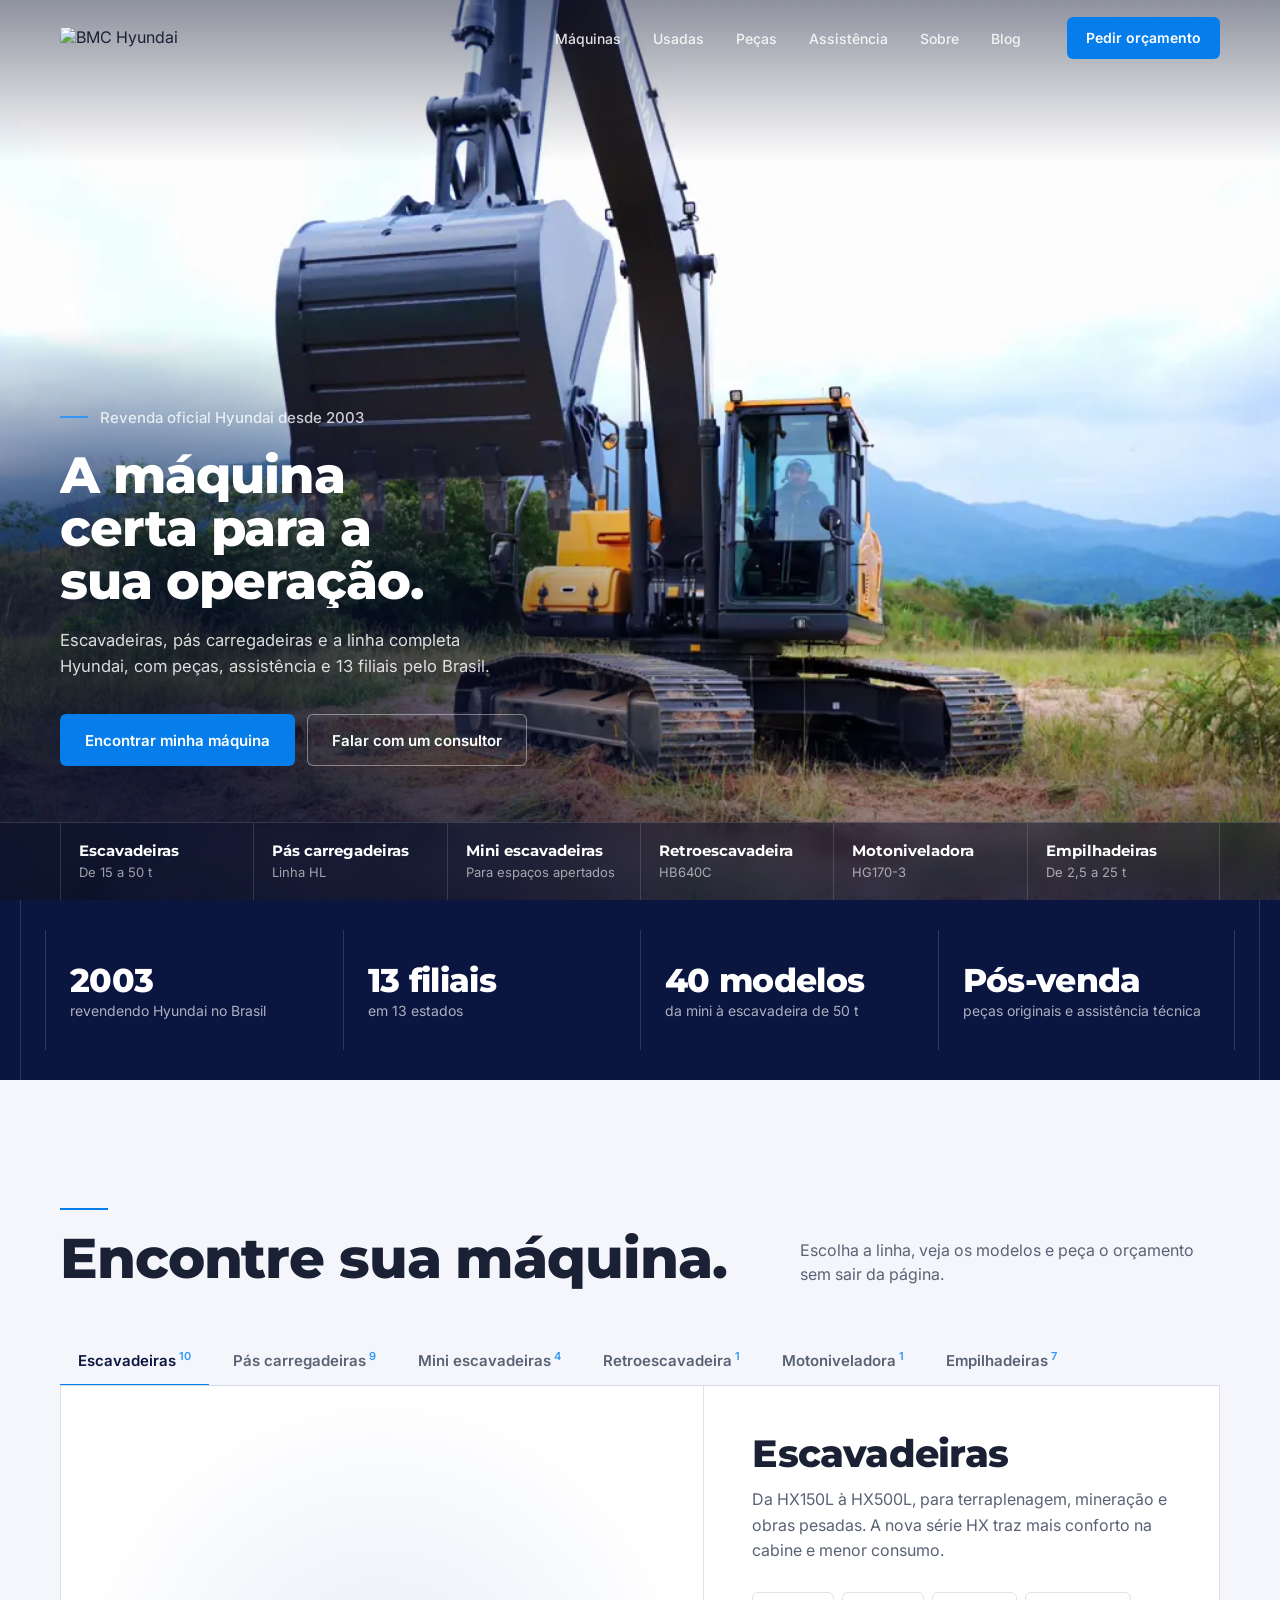
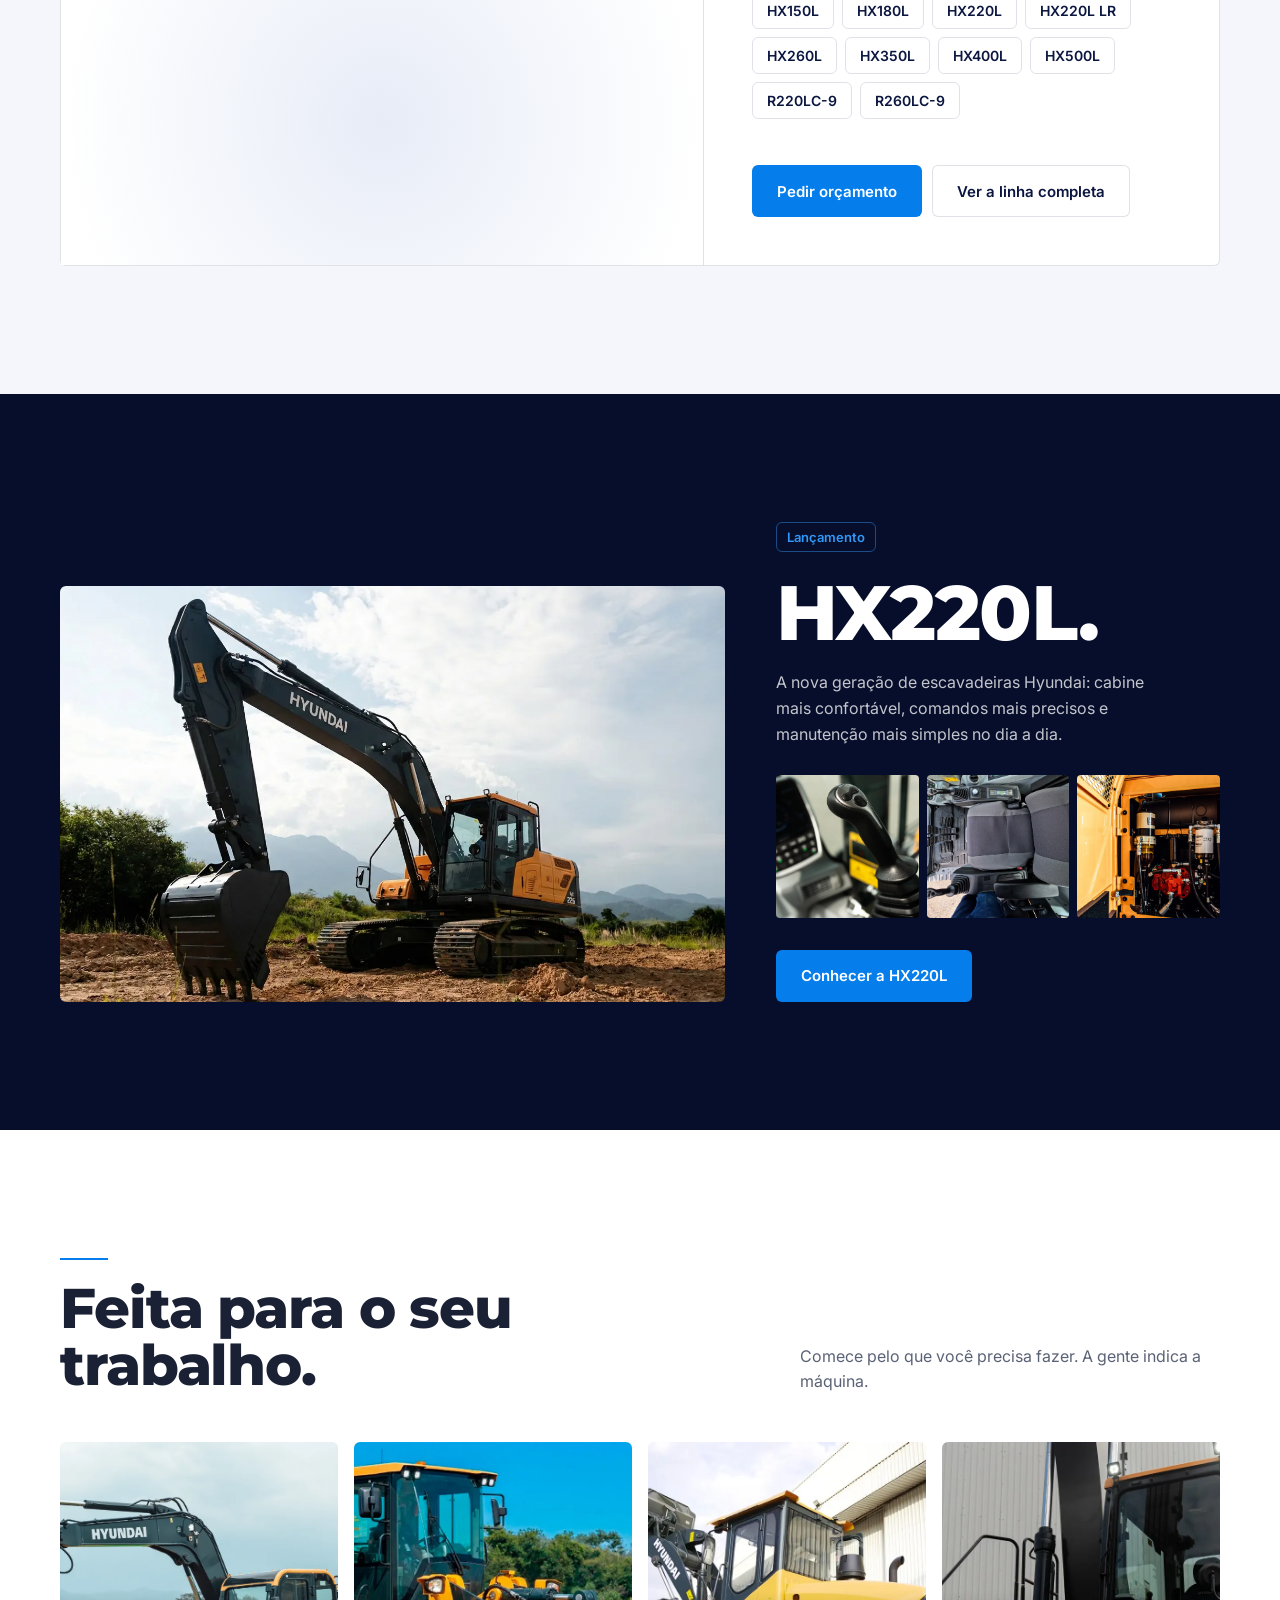
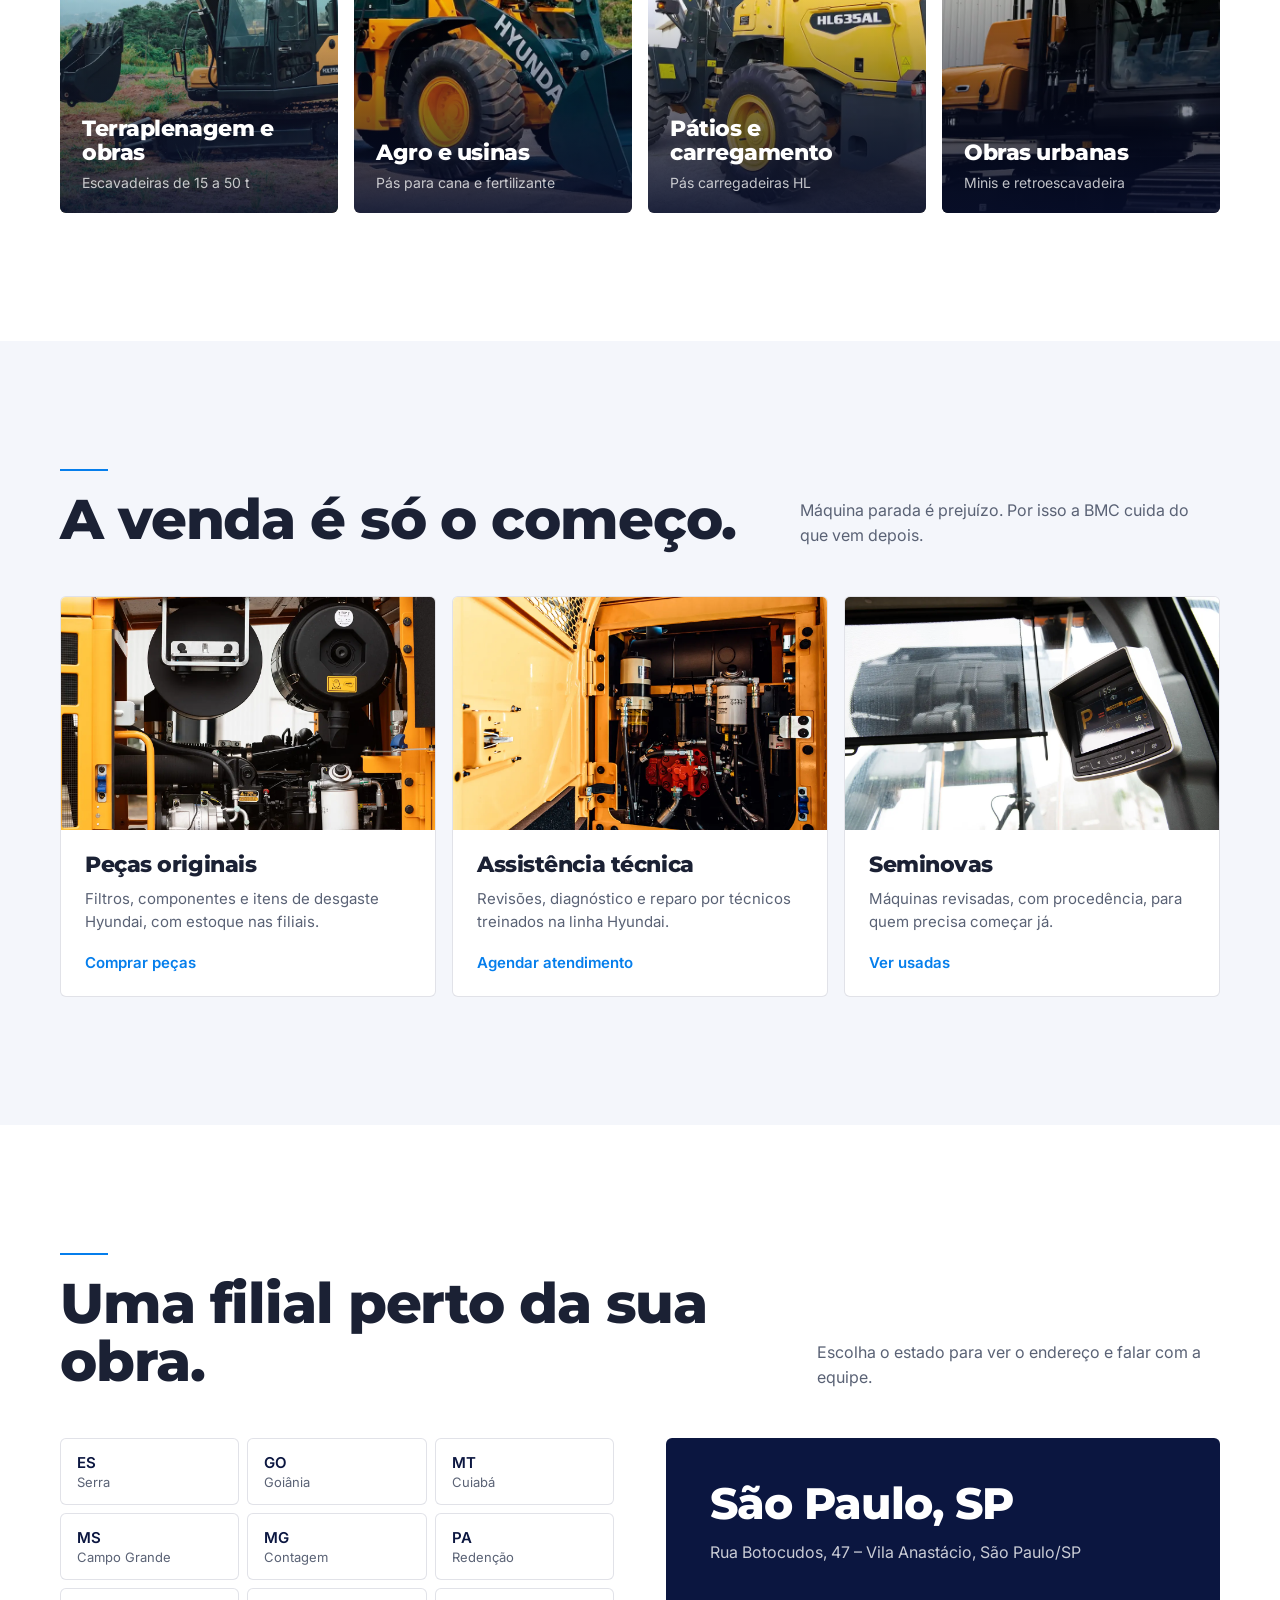
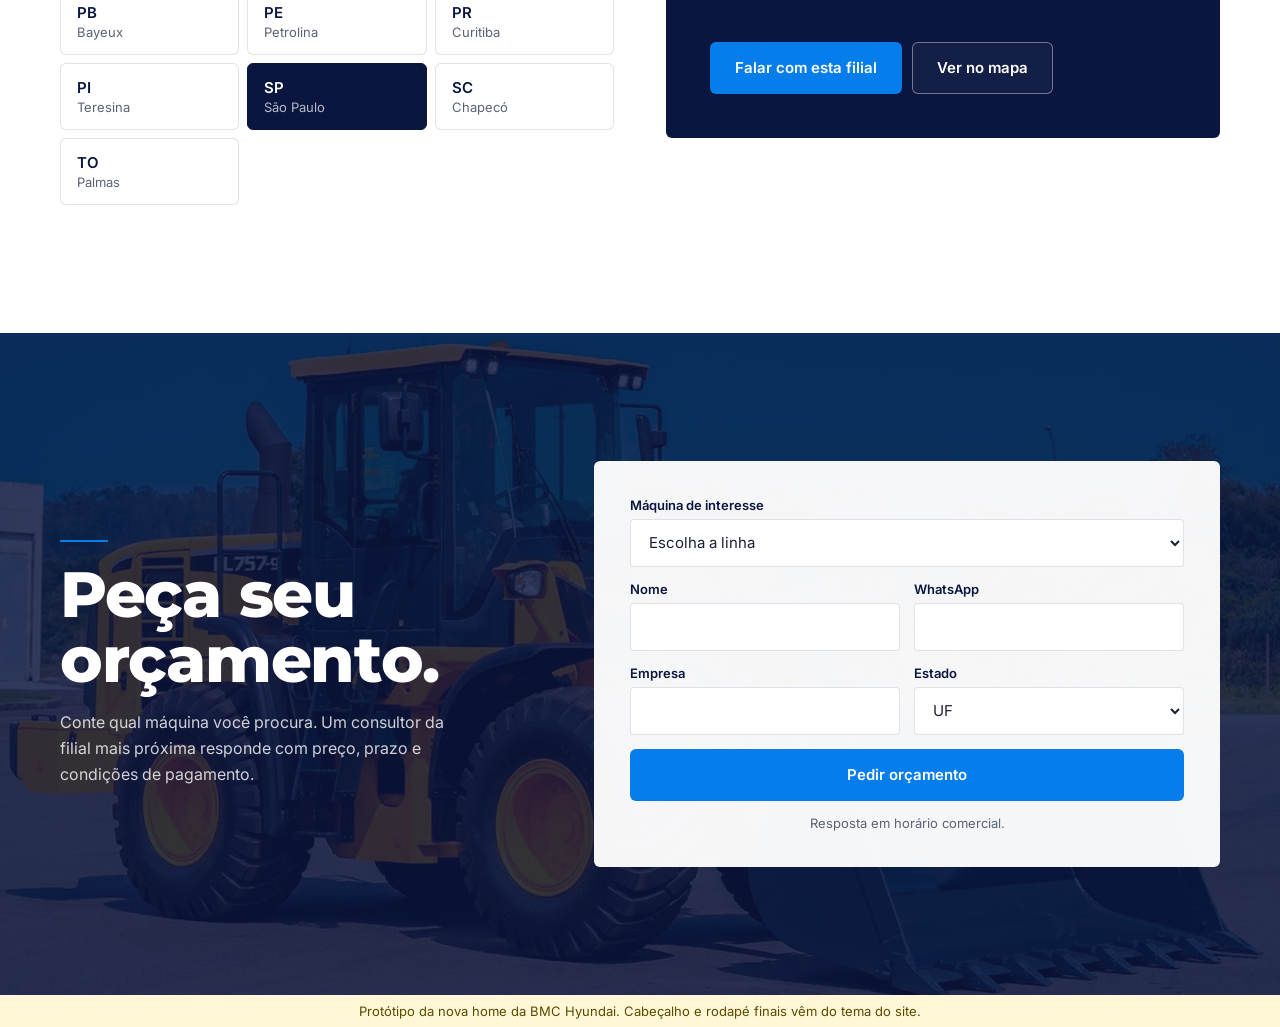
==== index.html @ d5d754a9 "Protótipo da nova home BMC Hyundai Co-Authored-By: Claude Opus 5.5 <noreply@anthropic.com>" ====
<!doctype html>
<html lang="pt-BR">
<head>
<meta charset="utf-8">
<meta name="viewport" content="width=device-width,initial-scale=1">
<meta name="robots" content="noindex,nofollow">
<title>BMC Hyundai — protótipo da home</title>
<link rel="preconnect" href="https://fonts.googleapis.com">
<link rel="preconnect" href="https://fonts.gstatic.com" crossorigin>
<link href="https://fonts.googleapis.com/css2?family=Inter:wght@400;500;600&family=Montserrat:wght@600;700;800&display=swap" rel="stylesheet">
<style>
.bh{
  --navy:#14298D;--deep:#0B1640;--deeper:#070E2B;--action:#057EEC;--accent:#3198F7;
  --paper:#F4F6FB;--ink:#1B2134;--muted:#5A6275;--line:rgba(11,22,64,.12);--line-d:rgba(255,255,255,.14);
  --r:6px;--max:1240px;--gut:clamp(16px,4vw,40px);
  font-family:Inter,system-ui,sans-serif;color:var(--ink);background:#fff;-webkit-font-smoothing:antialiased;
}
.bh *,.bh *::before,.bh *::after{box-sizing:border-box}
.bh img{display:block;max-width:100%}
.bh a{color:inherit;text-decoration:none}
.bh h1,.bh h2,.bh h3{font-family:Montserrat,sans-serif;font-weight:800;letter-spacing:-.02em;margin:0;line-height:1.02}
.bh p{margin:0}
.bh .wrap{max-width:var(--max);margin:0 auto;padding:0 var(--gut)}
.bh .btn{display:inline-flex;align-items:center;gap:10px;height:52px;padding:0 24px;border-radius:var(--r);font:600 15px/1 Inter,sans-serif;border:1px solid transparent;cursor:pointer;transition:background .2s,border-color .2s,color .2s}
.bh .btn-p{background:var(--action);color:#fff}
.bh .btn-p:hover{background:#0369C9}
.bh .btn-g{border-color:rgba(255,255,255,.4);color:#fff;background:rgba(255,255,255,.04)}
.bh .btn-g:hover{border-color:#fff;background:rgba(255,255,255,.1)}
.bh .btn-l{border-color:var(--line);color:var(--deep);background:#fff}
.bh .btn-l:hover{border-color:var(--deep)}
.bh :focus-visible{outline:2px solid var(--accent);outline-offset:3px}
.bh .sec-h{display:flex;justify-content:space-between;align-items:end;gap:24px;margin-bottom:clamp(28px,4vw,48px)}
.bh .sec-h h2{font-size:clamp(32px,4.6vw,56px)}
.bh .sec-h p{max-width:420px;color:var(--muted);font-size:16px;line-height:1.55}
.bh .rule{border-top:2px solid var(--action);width:48px;margin-bottom:20px}

/* header */
.bh .top{position:fixed;inset:0 0 auto 0;z-index:50;transition:background .3s,backdrop-filter .3s,border-color .3s;border-bottom:1px solid transparent}
.bh .top.solid{background:rgba(7,14,43,.78);backdrop-filter:blur(14px) saturate(140%);-webkit-backdrop-filter:blur(14px) saturate(140%);border-color:var(--line-d)}
.bh .top .wrap{display:flex;align-items:center;height:76px;gap:32px}
.bh .logo img{height:22px;width:auto}
.bh .nav{display:flex;gap:4px;margin-left:auto}
.bh .nav>a,.bh .nav>button{color:rgba(255,255,255,.86);font:500 14px Inter,sans-serif;padding:10px 14px;border-radius:var(--r);background:none;border:0;cursor:pointer}
.bh .nav>a:hover,.bh .nav>button:hover,.bh .nav>button[aria-expanded=true]{color:#fff;background:rgba(255,255,255,.08)}
.bh .top .btn{height:42px;padding:0 18px;font-size:14px}
.bh .burger{display:none;margin-left:auto;width:44px;height:44px;border:1px solid var(--line-d);border-radius:var(--r);background:none;color:#fff;cursor:pointer}
.bh .mega{position:absolute;left:0;right:0;top:76px;background:rgba(7,14,43,.94);backdrop-filter:blur(18px);-webkit-backdrop-filter:blur(18px);border-bottom:1px solid var(--line-d);opacity:0;visibility:hidden;transform:translateY(-8px);transition:opacity .2s,transform .2s,visibility .2s}
.bh .mega.open{opacity:1;visibility:visible;transform:none}
.bh .mega .wrap{display:grid;grid-template-columns:repeat(6,1fr);gap:24px;height:auto;padding-top:28px;padding-bottom:32px;align-items:start}
.bh .mega h4{font:700 14px Montserrat,sans-serif;color:#fff;margin:0 0 12px;padding-bottom:10px;border-bottom:1px solid var(--line-d)}
.bh .mega a{display:block;color:rgba(255,255,255,.7);font-size:14px;padding:5px 0}
.bh .mega a:hover{color:#fff}

/* hero */
.bh .hero{position:relative;min-height:100svh;display:flex;flex-direction:column;justify-content:flex-end;color:#fff;background:var(--deeper);overflow:hidden}
.bh .hero video,.bh .hero .poster{position:absolute;inset:0;width:100%;height:100%;object-fit:cover}
.bh .hero::after{content:"";position:absolute;inset:0;background:radial-gradient(ellipse 70% 65% at 10% 85%,rgba(7,14,43,.9) 0%,rgba(7,14,43,.55) 45%,rgba(7,14,43,0) 75%),linear-gradient(180deg,rgba(7,14,43,.45) 0%,rgba(7,14,43,0) 18%,rgba(7,14,43,0) 75%,rgba(7,14,43,.6) 100%)}
.bh .hero-in{position:relative;z-index:2;width:100%;padding-top:140px;padding-bottom:clamp(28px,5vw,56px)}
.bh .hero-k{font:500 15px Inter,sans-serif;color:rgba(255,255,255,.78);margin-bottom:22px;display:flex;align-items:center;gap:12px}
.bh .hero-k::before{content:"";width:28px;border-top:2px solid var(--accent)}
.bh .hero h1{font-size:clamp(36px,4vw,66px);line-height:1;max-width:12ch}
.bh .hero h1 .ln{display:block;overflow:hidden;padding-bottom:.04em}
.bh .hero h1 .ln span{display:block;transform:translateY(105%);animation:bhUp .9s cubic-bezier(.2,.8,.2,1) 1s forwards}
.bh .hero h1 .ln:nth-child(2) span{animation-delay:1.12s}
.bh .hero h1 .ln:nth-child(3) span{animation-delay:1.24s}
.bh .hero-k,.bh .hero-sub,.bh .hero-cta{opacity:0;animation:bhIn .6s ease 1.5s forwards}
@keyframes bhIn{to{opacity:1}}
@keyframes bhUp{to{transform:none}}
.bh .hero-sub{max-width:460px;margin-top:20px;font-size:clamp(15px,1.3vw,18px);line-height:1.55;color:rgba(255,255,255,.84)}
.bh .hero-cta{display:flex;flex-wrap:wrap;gap:12px;margin-top:34px}
.bh .quick{position:relative;z-index:2;border-top:1px solid var(--line-d);background:rgba(7,14,43,.5);backdrop-filter:blur(10px);-webkit-backdrop-filter:blur(10px)}
.bh .quick .wrap{display:grid;grid-template-columns:repeat(6,1fr)}
.bh .quick a{display:flex;flex-direction:column;gap:4px;padding:18px 18px 20px;border-left:1px solid var(--line-d);transition:background .2s}
.bh .quick a:last-child{border-right:1px solid var(--line-d)}
.bh .quick a:hover{background:rgba(255,255,255,.07)}
.bh .quick b{font:700 15px Montserrat,sans-serif}
.bh .quick small{color:rgba(255,255,255,.6);font-size:13px}

/* prova */
.bh .proof{background:var(--deep);color:#fff}
.bh .proof .wrap{display:grid;grid-template-columns:repeat(4,1fr)}
.bh .proof div{padding:30px 24px;border-left:1px solid var(--line-d)}
.bh .proof div:last-child{border-right:1px solid var(--line-d)}
.bh .proof b{display:block;white-space:nowrap;font:800 clamp(22px,2.6vw,34px) Montserrat,sans-serif;letter-spacing:-.02em}
.bh .proof span{color:rgba(255,255,255,.66);font-size:14px}

/* buscador */
.bh .finder{padding:clamp(72px,10vw,128px) 0;background:var(--paper)}
.bh .tabs{display:flex;gap:6px;overflow-x:auto;scrollbar-width:none;border-bottom:1px solid var(--line);margin-bottom:0}
.bh .tabs::-webkit-scrollbar{display:none}
.bh .tab{flex:none;background:none;border:0;border-bottom:2px solid transparent;margin-bottom:-1px;padding:14px 18px;font:600 15px Inter,sans-serif;color:var(--muted);cursor:pointer;white-space:nowrap}
.bh .tab:hover{color:var(--deep)}
.bh .tab[aria-selected=true]{color:var(--deep);border-color:var(--action)}
.bh .tab sup{font-size:11px;color:var(--accent);margin-left:3px}
.bh .panel{display:grid;grid-template-columns:1.25fr 1fr;background:#fff;border:1px solid var(--line);border-top:0;border-radius:0 0 var(--r) var(--r);min-height:480px}
.bh .stage{position:relative;display:flex;align-items:center;justify-content:center;padding:40px;border-right:1px solid var(--line);overflow:hidden;background:radial-gradient(ellipse at 50% 70%,#E7ECF7 0%,#fff 70%)}
.bh .stage img{max-height:380px;width:auto;transition:opacity .35s,transform .5s cubic-bezier(.2,.8,.2,1)}
.bh .stage img.out{opacity:0;transform:translateX(-24px)}
.bh .stage .ghost{position:absolute;left:28px;bottom:18px;font:800 clamp(56px,8vw,112px) Montserrat,sans-serif;color:rgba(11,22,64,.05);letter-spacing:-.04em;pointer-events:none;line-height:1}
.bh .info{padding:clamp(28px,4vw,48px);display:flex;flex-direction:column}
.bh .info h3{font-size:clamp(28px,3vw,40px)}
.bh .info p{color:var(--muted);line-height:1.6;margin-top:14px;max-width:44ch}
.bh .models{display:flex;flex-wrap:wrap;gap:8px;margin-top:28px}
.bh .models a{padding:9px 14px;border:1px solid var(--line);border-radius:var(--r);font:600 14px Inter,sans-serif;color:var(--deep);transition:border-color .2s,background .2s}
.bh .models a:hover{border-color:var(--action);background:#F0F6FE}
.bh .info .acts{margin-top:auto;padding-top:32px;display:flex;flex-wrap:wrap;gap:10px}

/* lançamento */
.bh .launch{background:var(--deeper);color:#fff;padding:clamp(72px,10vw,128px) 0}
.bh .launch-g{display:grid;grid-template-columns:1.5fr 1fr;gap:clamp(24px,4vw,56px);align-items:end}
.bh .launch-img{position:relative;border-radius:var(--r);overflow:hidden;aspect-ratio:16/10}
.bh .launch-img img{width:100%;height:100%;object-fit:cover}
.bh .launch .tag{display:inline-block;font:600 13px Inter,sans-serif;color:var(--accent);border:1px solid rgba(49,152,247,.45);border-radius:var(--r);padding:6px 10px;margin-bottom:22px}
.bh .launch h2{font-size:clamp(44px,6vw,84px)}
.bh .launch p{color:rgba(255,255,255,.76);line-height:1.6;margin-top:18px;max-width:40ch}
.bh .launch .thumbs{display:grid;grid-template-columns:repeat(3,1fr);gap:8px;margin-top:28px}
.bh .launch .thumbs img{aspect-ratio:1;object-fit:cover;border-radius:4px}
.bh .launch .btn{margin-top:32px}

/* aplicações */
.bh .apps{padding:clamp(72px,10vw,128px) 0}
.bh .rail{display:grid;grid-template-columns:repeat(4,1fr);gap:16px}
.bh .app{position:relative;border-radius:var(--r);overflow:hidden;aspect-ratio:3/4;color:#fff;display:flex;flex-direction:column;justify-content:flex-end;padding:22px}
.bh .app img{position:absolute;inset:0;width:100%;height:100%;object-fit:cover;transition:transform .6s cubic-bezier(.2,.8,.2,1)}
.bh .app::after{content:"";position:absolute;inset:0;background:linear-gradient(180deg,rgba(7,14,43,0) 40%,rgba(7,14,43,.88) 100%)}
.bh .app>*:not(img){position:relative;z-index:1}
.bh .app h3{font-size:22px;line-height:1.1}
.bh .app span{font-size:14px;color:rgba(255,255,255,.75);margin-top:8px}
.bh .app:hover img{transform:scale(1.04)}

/* pós-venda */
.bh .after{background:var(--paper);padding:clamp(72px,10vw,128px) 0}
.bh .after-g{display:grid;grid-template-columns:repeat(3,1fr);gap:16px}
.bh .card{background:#fff;border:1px solid var(--line);border-radius:var(--r);overflow:hidden;display:flex;flex-direction:column}
.bh .card img{aspect-ratio:16/10;object-fit:cover;width:100%}
.bh .card div{padding:24px;display:flex;flex-direction:column;gap:10px;flex:1}
.bh .card h3{font-size:22px}
.bh .card p{color:var(--muted);line-height:1.55;font-size:15px}
.bh .card a.lnk{margin-top:auto;padding-top:10px;color:var(--action);font-weight:600;font-size:15px}
.bh .card a.lnk:hover{text-decoration:underline}

/* filiais */
.bh .branches{padding:clamp(72px,10vw,128px) 0}
.bh .br-g{display:grid;grid-template-columns:1fr 1fr;gap:clamp(24px,4vw,56px);align-items:start}
.bh .states{display:grid;grid-template-columns:repeat(auto-fill,minmax(150px,1fr));gap:8px}
.bh .state{text-align:left;background:#fff;border:1px solid var(--line);border-radius:var(--r);padding:14px 16px;font:600 15px Inter,sans-serif;color:var(--deep);cursor:pointer;transition:border-color .2s,background .2s,color .2s}
.bh .state small{display:block;font-weight:400;color:var(--muted);font-size:13px;margin-top:2px}
.bh .state:hover{border-color:var(--deep)}
.bh .state[aria-pressed=true]{background:var(--deep);border-color:var(--deep);color:#fff}
.bh .state[aria-pressed=true] small{color:rgba(255,255,255,.7)}
.bh .br-card{position:sticky;top:100px;background:var(--deep);color:#fff;border-radius:var(--r);padding:clamp(28px,4vw,44px);min-height:300px;display:flex;flex-direction:column}
.bh .br-card h3{font-size:clamp(30px,3.4vw,44px)}
.bh .br-card p{color:rgba(255,255,255,.78);line-height:1.6;margin-top:14px}
.bh .br-card .acts{margin-top:auto;padding-top:28px;display:flex;flex-wrap:wrap;gap:10px}

/* orçamento */
.bh .quote{background:var(--deep);color:#fff;padding:clamp(72px,10vw,128px) 0;position:relative;overflow:hidden}
.bh .quote::before{content:"";position:absolute;inset:0;background:url(assets/hl757-1.webp) center/cover;opacity:.16}
.bh .q-g{position:relative;display:grid;grid-template-columns:1fr 1fr;gap:clamp(24px,5vw,72px);align-items:center}
.bh .quote h2{font-size:clamp(36px,5vw,64px)}
.bh .quote .lead{color:rgba(255,255,255,.8);margin-top:18px;line-height:1.6;max-width:40ch}
.bh .form{background:rgba(255,255,255,.96);color:var(--ink);border-radius:var(--r);padding:clamp(24px,3vw,36px);display:grid;grid-template-columns:1fr 1fr;gap:14px}
.bh .form label{display:flex;flex-direction:column;gap:6px;font:600 13px Inter,sans-serif;color:var(--deep)}
.bh .form .full{grid-column:1/-1}
.bh .form input,.bh .form select{height:48px;border:1px solid var(--line);border-radius:4px;padding:0 14px;font:400 15px Inter,sans-serif;color:var(--ink);background:#fff}
.bh .form input:focus,.bh .form select:focus{outline:2px solid var(--action);outline-offset:0;border-color:transparent}
.bh .form .btn{width:100%;justify-content:center}
.bh .form .note{grid-column:1/-1;font-size:13px;color:var(--muted);text-align:center}
.bh .form .ok{grid-column:1/-1;display:none;background:#EAF4FE;border:1px solid #BFDDFB;border-radius:4px;padding:14px;color:var(--deep);font-size:14px}

.bh .proto{background:#FFF7D6;color:#5C4A00;font-size:13px;text-align:center;padding:8px 16px}

@media (max-width:1000px){
  .bh .nav,.bh .top .btn{display:none}
  .bh .burger{display:inline-flex;align-items:center;justify-content:center}
  .bh .top.menu-open{background:var(--deeper)}
  .bh .mobile{display:none;position:fixed;inset:76px 0 0 0;background:var(--deeper);overflow:auto;padding:20px var(--gut) 40px;z-index:49}
  .bh .mobile.open{display:block}
  .bh .mobile a{display:block;color:#fff;font:700 22px Montserrat,sans-serif;padding:14px 0;border-bottom:1px solid var(--line-d)}
  .bh .mobile .btn{margin-top:24px;width:100%;justify-content:center;font-size:16px}
  .bh .hero::after{background:linear-gradient(180deg,rgba(7,14,43,.4) 0%,rgba(7,14,43,0) 14%,rgba(7,14,43,.15) 24%,rgba(7,14,43,.82) 42%,rgba(7,14,43,.95) 100%)}
  .bh .quick .wrap{grid-template-columns:repeat(3,1fr);padding:0}
  .bh .quick a{border-top:1px solid var(--line-d);padding:14px 16px}
  .bh .quick a:last-child{border-right:0}
  .bh .proof .wrap{grid-template-columns:repeat(2,1fr);padding:0}
  .bh .proof div{border-top:1px solid var(--line-d);padding:22px var(--gut)}
  .bh .panel{grid-template-columns:1fr}
  .bh .stage{border-right:0;border-bottom:1px solid var(--line);min-height:260px;padding:24px}
  .bh .stage img{max-height:220px}
  .bh .launch-g,.bh .br-g,.bh .q-g{grid-template-columns:1fr}
  .bh .rail{display:flex;overflow-x:auto;scroll-snap-type:x mandatory;margin:0 calc(var(--gut)*-1);padding:0 var(--gut);scrollbar-width:none}
  .bh .rail::-webkit-scrollbar{display:none}
  .bh .app{flex:0 0 72%;scroll-snap-align:start}
  .bh .after-g{grid-template-columns:1fr}
  .bh .sec-h{flex-direction:column;align-items:start}
  .bh .br-card{position:static}
}
@media (min-width:1001px){.bh .mobile{display:none!important}}
@media (max-width:560px){
  .bh .quick .wrap{grid-template-columns:repeat(2,1fr)}
  .bh .form{grid-template-columns:1fr}
  .bh .hero-cta .btn{width:100%;justify-content:center}
}
@media (prefers-reduced-motion:reduce){
  .bh *{animation:none!important;transition:none!important}
  .bh .hero h1 .ln span{transform:none}
  .bh .hero-k,.bh .hero-sub,.bh .hero-cta{opacity:1}
}
</style>
</head>
<body style="margin:0;background:#fff">
<div class="bh">

<header class="top" id="bhTop">
  <div class="wrap">
    <a class="logo" href="https://bmchyundai.com.br/" aria-label="BMC Hyundai, início"><img src="https://bmchyundai.com.br/wp-content/uploads/2025/08/bmc-hyundai-novo-branco-300x43.png" alt="BMC Hyundai" width="154" height="22"></a>
    <nav class="nav" aria-label="Principal">
      <button type="button" id="bhMegaBtn" aria-expanded="false" aria-controls="bhMega">Máquinas</button>
      <a href="https://pesadosonline.plataformabmc.com.br/">Usadas</a>
      <a href="https://bmchyundai.com.br/pecas-hyundai/">Peças</a>
      <a href="https://sabservicos.com.br">Assistência</a>
      <a href="https://bmchyundai.com.br/nossa-historia/">Sobre</a>
      <a href="https://bmchyundai.com.br/blog/">Blog</a>
    </nav>
    <a class="btn btn-p" href="#orcamento">Pedir orçamento</a>
    <button class="burger" id="bhBurger" aria-label="Abrir menu" aria-expanded="false"><svg width="20" height="20" viewBox="0 0 20 20" fill="none" stroke="currentColor" stroke-width="1.8"><path d="M2 6h16M2 14h16"/></svg></button>
  </div>
  <div class="mega" id="bhMega"><div class="wrap" id="bhMegaGrid"></div></div>
</header>
<nav class="mobile" id="bhMobile" aria-label="Menu">
  <a href="#maquinas">Máquinas</a>
  <a href="https://pesadosonline.plataformabmc.com.br/">Usadas</a>
  <a href="https://bmchyundai.com.br/pecas-hyundai/">Peças</a>
  <a href="https://sabservicos.com.br">Assistência</a>
  <a href="https://bmchyundai.com.br/nossa-historia/">Sobre</a>
  <a href="#filiais">Filiais</a>
  <a class="btn btn-p" href="#orcamento">Pedir orçamento</a>
</nav>

<section class="hero">
  <img class="poster" src="assets/hero-poster.webp" alt="">
  <video id="bhVideo" autoplay muted loop playsinline preload="metadata" poster="assets/hero-poster.webp" aria-hidden="true">
    <source src="assets/hero-hx220.mp4" type="video/mp4">
  </video>
  <div class="wrap hero-in">
    <p class="hero-k">Revenda oficial Hyundai desde 2003</p>
    <h1><span class="ln"><span>A máquina</span></span><span class="ln"><span>certa para a</span></span><span class="ln"><span>sua operação.</span></span></h1>
    <p class="hero-sub">Escavadeiras, pás carregadeiras e a linha completa Hyundai, com peças, assistência e 13 filiais pelo Brasil.</p>
    <div class="hero-cta">
      <a class="btn btn-p" href="#maquinas">Encontrar minha máquina</a>
      <a class="btn btn-g" href="https://wa.me/5511973718835?text=Vim%20do%20site%20e%20gostaria%20de%20falar%20com%20um%20consultor" target="_blank" rel="noopener">Falar com um consultor</a>
    </div>
  </div>
  <nav class="quick" aria-label="Linhas de máquinas"><div class="wrap" id="bhQuick"></div></nav>
</section>

<section class="proof" aria-label="A BMC em números">
  <div class="wrap">
    <div><b>2003</b><span>revendendo Hyundai no Brasil</span></div>
    <div><b>13 filiais</b><span>em 13 estados</span></div>
    <div><b>40 modelos</b><span>da mini à escavadeira de 50 t</span></div>
    <div><b>Pós-venda</b><span>peças originais e assistência técnica</span></div>
  </div>
</section>

<section class="finder" id="maquinas">
  <div class="wrap">
    <div class="sec-h">
      <div><div class="rule"></div><h2>Encontre sua máquina.</h2></div>
      <p>Escolha a linha, veja os modelos e peça o orçamento sem sair da página.</p>
    </div>
    <div class="tabs" role="tablist" id="bhTabs"></div>
    <div class="panel" role="tabpanel" id="bhPanel" aria-live="polite">
      <div class="stage"><img id="bhImg" src="" alt=""></div>
      <div class="info">
        <h3 id="bhTitle"></h3>
        <p id="bhDesc"></p>
        <div class="models" id="bhModels"></div>
        <div class="acts">
          <a class="btn btn-p" id="bhQuote" href="#orcamento">Pedir orçamento</a>
          <a class="btn btn-l" id="bhAll" href="#">Ver a linha completa</a>
        </div>
      </div>
    </div>
  </div>
</section>

<section class="launch">
  <div class="wrap launch-g">
    <div class="launch-img"><img src="assets/hx220-1.webp" alt="Escavadeira Hyundai HX220L em campo aberto" loading="lazy"></div>
    <div>
      <span class="tag">Lançamento</span>
      <h2>HX220L.</h2>
      <p>A nova geração de escavadeiras Hyundai: cabine mais confortável, comandos mais precisos e manutenção mais simples no dia a dia.</p>
      <div class="thumbs">
        <img src="assets/hx220-4.webp" alt="Joystick e monitor da cabine" loading="lazy">
        <img src="assets/hx220-7.webp" alt="Assento do operador" loading="lazy">
        <img src="assets/hx220-2.webp" alt="Compartimento de manutenção" loading="lazy">
      </div>
      <a class="btn btn-p" href="https://bmchyundai.com.br/maquina/hx220l/">Conhecer a HX220L</a>
    </div>
  </div>
</section>

<section class="apps">
  <div class="wrap">
    <div class="sec-h">
      <div><div class="rule"></div><h2>Feita para o seu trabalho.</h2></div>
      <p>Comece pelo que você precisa fazer. A gente indica a máquina.</p>
    </div>
    <div class="rail">
      <a class="app" href="https://bmchyundai.com.br/escavadeiras-hyundai/"><img src="assets/hx75-1.webp" alt="" loading="lazy"><h3>Terraplenagem e obras</h3><span>Escavadeiras de 15 a 50 t</span></a>
      <a class="app" href="https://bmchyundai.com.br/maquina/hl757-9sbs-sugarcane/"><img src="assets/hl757-1.webp" alt="" loading="lazy"><h3>Agro e usinas</h3><span>Pás para cana e fertilizante</span></a>
      <a class="app" href="https://bmchyundai.com.br/pas-carregadeiras/"><img src="assets/hl635-4.webp" alt="" loading="lazy"><h3>Pátios e carregamento</h3><span>Pás carregadeiras HL</span></a>
      <a class="app" href="https://bmchyundai.com.br/mini-escavadeiras/"><img src="assets/hx220-8.webp" alt="" loading="lazy"><h3>Obras urbanas</h3><span>Minis e retroescavadeira</span></a>
    </div>
  </div>
</section>

<section class="after">
  <div class="wrap">
    <div class="sec-h">
      <div><div class="rule"></div><h2>A venda é só o começo.</h2></div>
      <p>Máquina parada é prejuízo. Por isso a BMC cuida do que vem depois.</p>
    </div>
    <div class="after-g">
      <article class="card"><img src="assets/hl745-3.webp" alt="Motor de pá carregadeira Hyundai" loading="lazy"><div><h3>Peças originais</h3><p>Filtros, componentes e itens de desgaste Hyundai, com estoque nas filiais.</p><a class="lnk" href="https://bmchyundai.com.br/pecas-hyundai/">Comprar peças</a></div></article>
      <article class="card"><img src="assets/hx220-2.webp" alt="Compartimento de manutenção da HX220L" loading="lazy"><div><h3>Assistência técnica</h3><p>Revisões, diagnóstico e reparo por técnicos treinados na linha Hyundai.</p><a class="lnk" href="https://sabservicos.com.br">Agendar atendimento</a></div></article>
      <article class="card"><img src="assets/hl757-3.webp" alt="Monitor da cabine de pá carregadeira" loading="lazy"><div><h3>Seminovas</h3><p>Máquinas revisadas, com procedência, para quem precisa começar já.</p><a class="lnk" href="https://pesadosonline.plataformabmc.com.br/">Ver usadas</a></div></article>
    </div>
  </div>
</section>

<section class="branches" id="filiais">
  <div class="wrap">
    <div class="sec-h">
      <div><div class="rule"></div><h2>Uma filial perto da sua obra.</h2></div>
      <p>Escolha o estado para ver o endereço e falar com a equipe.</p>
    </div>
    <div class="br-g">
      <div class="states" id="bhStates"></div>
      <div class="br-card" aria-live="polite">
        <h3 id="bhBrCity"></h3>
        <p id="bhBrAddr"></p>
        <div class="acts">
          <a class="btn btn-p" id="bhBrWa" target="_blank" rel="noopener" href="#">Falar com esta filial</a>
          <a class="btn btn-g" id="bhBrMap" target="_blank" rel="noopener" href="#">Ver no mapa</a>
        </div>
      </div>
    </div>
  </div>
</section>

<section class="quote" id="orcamento">
  <div class="wrap q-g">
    <div>
      <div class="rule"></div>
      <h2>Peça seu orçamento.</h2>
      <p class="lead">Conte qual máquina você procura. Um consultor da filial mais próxima responde com preço, prazo e condições de pagamento.</p>
    </div>
    <form class="form" id="bhForm" novalidate>
      <label class="full">Máquina de interesse<select name="maquina" id="bhSel"></select></label>
      <label>Nome<input name="nome" autocomplete="name" required></label>
      <label>WhatsApp<input name="tel" type="tel" autocomplete="tel" inputmode="tel" required></label>
      <label>Empresa<input name="empresa" autocomplete="organization"></label>
      <label>Estado<select name="uf" id="bhUf"></select></label>
      <button class="btn btn-p full" type="submit">Pedir orçamento</button>
      <p class="ok" id="bhOk">Protótipo: no site, este formulário será o do HubSpot, ligado ao funil de máquinas.</p>
      <p class="note">Resposta em horário comercial.</p>
    </form>
  </div>
</section>

<p class="proto">Protótipo da nova home da BMC Hyundai. Cabeçalho e rodapé finais vêm do tema do site.</p>
</div>

<script>
(function(){
  var U='https://bmchyundai.com.br/', M=U+'maquina/', W='https://wa.me/5511973718835?text=';
  var CATS=[
    {id:'esc',name:'Escavadeiras',short:'De 15 a 50 t',img:U+'wp-content/uploads/2025/07/escavadeiras-hyundai.webp',all:U+'escavadeiras-hyundai/',
     desc:'Da HX150L à HX500L, para terraplenagem, mineração e obras pesadas. A nova série HX traz mais conforto na cabine e menor consumo.',
     models:[['HX150L','hx150l'],['HX180L','hx180l'],['HX220L','hx220l'],['HX220L LR','hx220l-lr'],['HX260L','hx260l'],['HX350L','hx350l'],['HX400L','hx400l'],['HX500L','hx500l'],['R220LC-9','r220lc-9'],['R260LC-9','r260lc-9']]},
    {id:'pa',name:'Pás carregadeiras',short:'Linha HL',img:U+'wp-content/uploads/2024/08/Pa-Carregadeira.webp',all:U+'pas-carregadeiras/',
     desc:'Robustez e agilidade para pátios, agregados e usinas. Versões dedicadas para cana-de-açúcar e fertilizante.',
     models:[['HL635AL','hl635al'],['HL745-9','hl745-9'],['HL757-9 Prime','hl757-9-prime'],['HL757-9SBS','hl757-9sbs'],['SBS SugarCane','hl757-9sbs-sugarcane'],['SBS Fertilizer','hl757-9sbs-fertilizer'],['HL760-9 Prime','hl760-9'],['HL770-9','hl770-9s'],['HL780-9','hl780-9']]},
    {id:'mini',name:'Mini escavadeiras',short:'Para espaços apertados',img:U+'wp-content/uploads/2025/07/minisd.webp',all:U+'mini-escavadeiras/',
     desc:'Desempenho de máquina grande em obras urbanas, saneamento e paisagismo, onde o espaço é curto.',
     models:[['HX17AZ','hx17az'],['HX35AZ','hx35az'],['HX60S','hx60s'],['HX75S','hx75s']]},
    {id:'retro',name:'Retroescavadeira',short:'HB640C',img:U+'wp-content/uploads/2025/07/retroescavadeira-hyundai-pn.webp',all:M+'retroescavadeira-hb640c-2/',
     desc:'A capacidade de carga de uma pá carregadeira com a precisão de uma escavadeira, numa máquina só.',
     models:[['HB640C','retroescavadeira-hb640c-2']]},
    {id:'moto',name:'Motoniveladora',short:'HG170-3',img:U+'wp-content/uploads/2025/07/moto.webp',all:M+'motoniveladora-hg170-3/',
     desc:'Precisão e potência para nivelamento de estradas, loteamentos e grandes áreas.',
     models:[['HG170-3','motoniveladora-hg170-3']]},
    {id:'emp',name:'Empilhadeiras',short:'De 2,5 a 25 t',img:U+'wp-content/uploads/2025/07/emps-1.webp',all:M+'empilhadeiras-hyundai/',
     desc:'Diesel e GLP, de 2,5 a 25 toneladas, para indústria, armazéns e portos.',
     models:[['25DE-7','25de-7'],['30DE-7','30de-7'],['35DE-7','35de-7'],['70D-7E ACE','70d-7e-ace'],['110D-7E','110d-7e'],['160D-7E','160d-7e'],['250D-7E','250d-7e']]}
  ];
  var FIL=[
    ['ES','Serra','Avenida Carapebus, 115 – São Geraldo, Serra/ES'],
    ['GO','Goiânia','Avenida São Francisco, 1447 – Santa Genoveva, Goiânia/GO'],
    ['MT','Cuiabá','Avenida Ayrton Senna da Silva, 200 – Distrito Industrial, Cuiabá/MT'],
    ['MS','Campo Grande','Avenida Gury Marques, 5532 – Jardim Monumento, Campo Grande/MS'],
    ['MG','Contagem','Rodovia BR-381, 1000 – Inconfidentes, Contagem/MG'],
    ['PA','Redenção','Avenida Brasil, S/N, Quadra 114, Lotes 13 e 14 – Alto Paraná, Redenção/PA'],
    ['PB','Bayeux','Av. Francisco Marques da Fonseca, 340, Sala M – Rio do Meio, Bayeux/PB'],
    ['PE','Petrolina','Rua Arcoverde, 128 – Atrás da Banca, Petrolina/PE'],
    ['PR','Curitiba','Rua Mandaguaçu, 28 – Sítio Cercado, Curitiba/PR'],
    ['PI','Teresina','Av. Prefeito Wall Ferraz, 11133, Sala 03 – Santo Antônio, Teresina/PI'],
    ['SP','São Paulo','Rua Botocudos, 47 – Vila Anastácio, São Paulo/SP'],
    ['SC','Chapecó','Av. Pedro Giordano Cella, 224-D, Chapecó/SC'],
    ['TO','Palmas','Quadra ASR-SE 95 (912 Sul), Alameda 7, Lote 05A – Plano Diretor Sul, Palmas/TO']
  ];
  var $=function(id){return document.getElementById(id)};

  // atalhos da hero e megamenu
  $('bhQuick').innerHTML=CATS.map(function(c){return '<a href="#maquinas" data-cat="'+c.id+'"><b>'+c.name+'</b><small>'+c.short+'</small></a>'}).join('');
  $('bhMegaGrid').innerHTML=CATS.map(function(c){return '<div><h4>'+c.name+'</h4>'+c.models.slice(0,6).map(function(m){return '<a href="'+M+m[1]+'/">'+m[0]+'</a>'}).join('')+'<a href="'+c.all+'" style="color:#3198F7">Ver todos</a></div>'}).join('');

  // buscador
  $('bhTabs').innerHTML=CATS.map(function(c,i){return '<button class="tab" role="tab" id="t-'+c.id+'" aria-selected="'+(i===0)+'" data-cat="'+c.id+'">'+c.name+'<sup>'+c.models.length+'</sup></button>'}).join('');
  var img=$('bhImg'), cur=null;
  function show(id){
    var c=CATS.filter(function(x){return x.id===id})[0]; if(!c||cur===id) return; cur=id;
    [].forEach.call(document.querySelectorAll('.bh .tab'),function(t){t.setAttribute('aria-selected',t.dataset.cat===id)});
    $('bhPanel').setAttribute('aria-labelledby','t-'+id);
    img.classList.add('out');
    setTimeout(function(){img.src=c.img;img.alt=c.name+' Hyundai';img.onload=function(){img.classList.remove('out')};if(img.complete)img.classList.remove('out')},180);
    $('bhTitle').textContent=c.name;
    $('bhDesc').textContent=c.desc;
    $('bhModels').innerHTML=c.models.map(function(m){return '<a href="'+M+m[1]+'/">'+m[0]+'</a>'}).join('');
    $('bhAll').href=c.all;
    $('bhQuote').dataset.cat=c.name;
  }
  document.addEventListener('click',function(e){
    var t=e.target.closest('[data-cat]');
    if(t&&(t.classList.contains('tab')||t.closest('#bhQuick'))) show(t.dataset.cat);
    if(e.target.closest('#bhQuote')) $('bhSel').value=$('bhQuote').dataset.cat;
  });
  $('bhTabs').addEventListener('keydown',function(e){
    if(e.key!=='ArrowRight'&&e.key!=='ArrowLeft') return;
    var i=CATS.findIndex(function(c){return c.id===cur}); i=(i+(e.key==='ArrowRight'?1:-1)+CATS.length)%CATS.length;
    show(CATS[i].id); $('t-'+CATS[i].id).focus();
  });
  CATS.forEach(function(c){var p=new Image();p.src=c.img});
  show('esc');

  // filiais
  $('bhStates').innerHTML=FIL.map(function(f,i){return '<button class="state" aria-pressed="'+(i===10)+'" data-i="'+i+'">'+f[0]+'<small>'+f[1]+'</small></button>'}).join('');
  function filial(i){
    var f=FIL[i];
    [].forEach.call(document.querySelectorAll('.bh .state'),function(b){b.setAttribute('aria-pressed',b.dataset.i==i)});
    $('bhBrCity').textContent=f[1]+', '+f[0];
    $('bhBrAddr').textContent=f[2];
    $('bhBrWa').href=W+encodeURIComponent('Vim do site e quero falar com a filial de '+f[1]+'/'+f[0]);
    $('bhBrMap').href='https://www.google.com/maps/search/?api=1&query='+encodeURIComponent('BMC Hyundai '+f[2]);
  }
  $('bhStates').addEventListener('click',function(e){var b=e.target.closest('.state'); if(!b) return; filial(+b.dataset.i);
    if(innerWidth<=1000) document.querySelector('.bh .br-card').scrollIntoView({behavior:'smooth',block:'center'})});
  filial(10);

  // formulário
  $('bhSel').innerHTML='<option value="">Escolha a linha</option>'+CATS.map(function(c){return '<option>'+c.name+'</option>'}).join('')+'<option>Ainda não sei</option>';
  $('bhUf').innerHTML='<option value="">UF</option>'+FIL.map(function(f){return '<option>'+f[0]+'</option>'}).join('')+'<option>Outro</option>';
  $('bhForm').addEventListener('submit',function(e){e.preventDefault();$('bhOk').style.display='block'});

  // cabeçalho e menus
  var top=$('bhTop');
  function onScroll(){top.classList.toggle('solid',window.scrollY>40)}
  window.addEventListener('scroll',onScroll,{passive:true}); onScroll();
  var mb=$('bhMegaBtn'), mega=$('bhMega');
  function setMega(o){mega.classList.toggle('open',o);mb.setAttribute('aria-expanded',o);if(o)top.classList.add('solid');else onScroll()}
  mb.addEventListener('click',function(){setMega(!mega.classList.contains('open'))});
  top.addEventListener('mouseleave',function(){setMega(false)});
  document.addEventListener('keydown',function(e){if(e.key==='Escape'){setMega(false);setMob(false)}});
  var bg=$('bhBurger'), mob=$('bhMobile');
  function setMob(o){mob.classList.toggle('open',o);bg.setAttribute('aria-expanded',o);top.classList.toggle('menu-open',o);document.body.style.overflow=o?'hidden':''}
  bg.addEventListener('click',function(){setMob(!mob.classList.contains('open'))});
  mob.addEventListener('click',function(e){if(e.target.closest('a'))setMob(false)});

  // rolagem suave nas âncoras
  document.addEventListener('click',function(e){
    var a=e.target.closest('a[href^="#"]'); if(!a||a.getAttribute('href').length<2) return;
    var t=document.querySelector(a.getAttribute('href')); if(!t) return;
    e.preventDefault(); setMega(false);
    window.scrollTo({top:t.getBoundingClientRect().top+window.scrollY-76,behavior:matchMedia('(prefers-reduced-motion: reduce)').matches?'auto':'smooth'});
  });

  // vídeo: respeita movimento reduzido e pausa fora da tela
  var v=$('bhVideo');
  if(matchMedia('(prefers-reduced-motion: reduce)').matches){v.removeAttribute('autoplay');v.pause()}
  else if('IntersectionObserver' in window){new IntersectionObserver(function(es){es[0].isIntersecting?v.play().catch(function(){}):v.pause()}).observe(v)}
})();
</script>
</body>
</html>
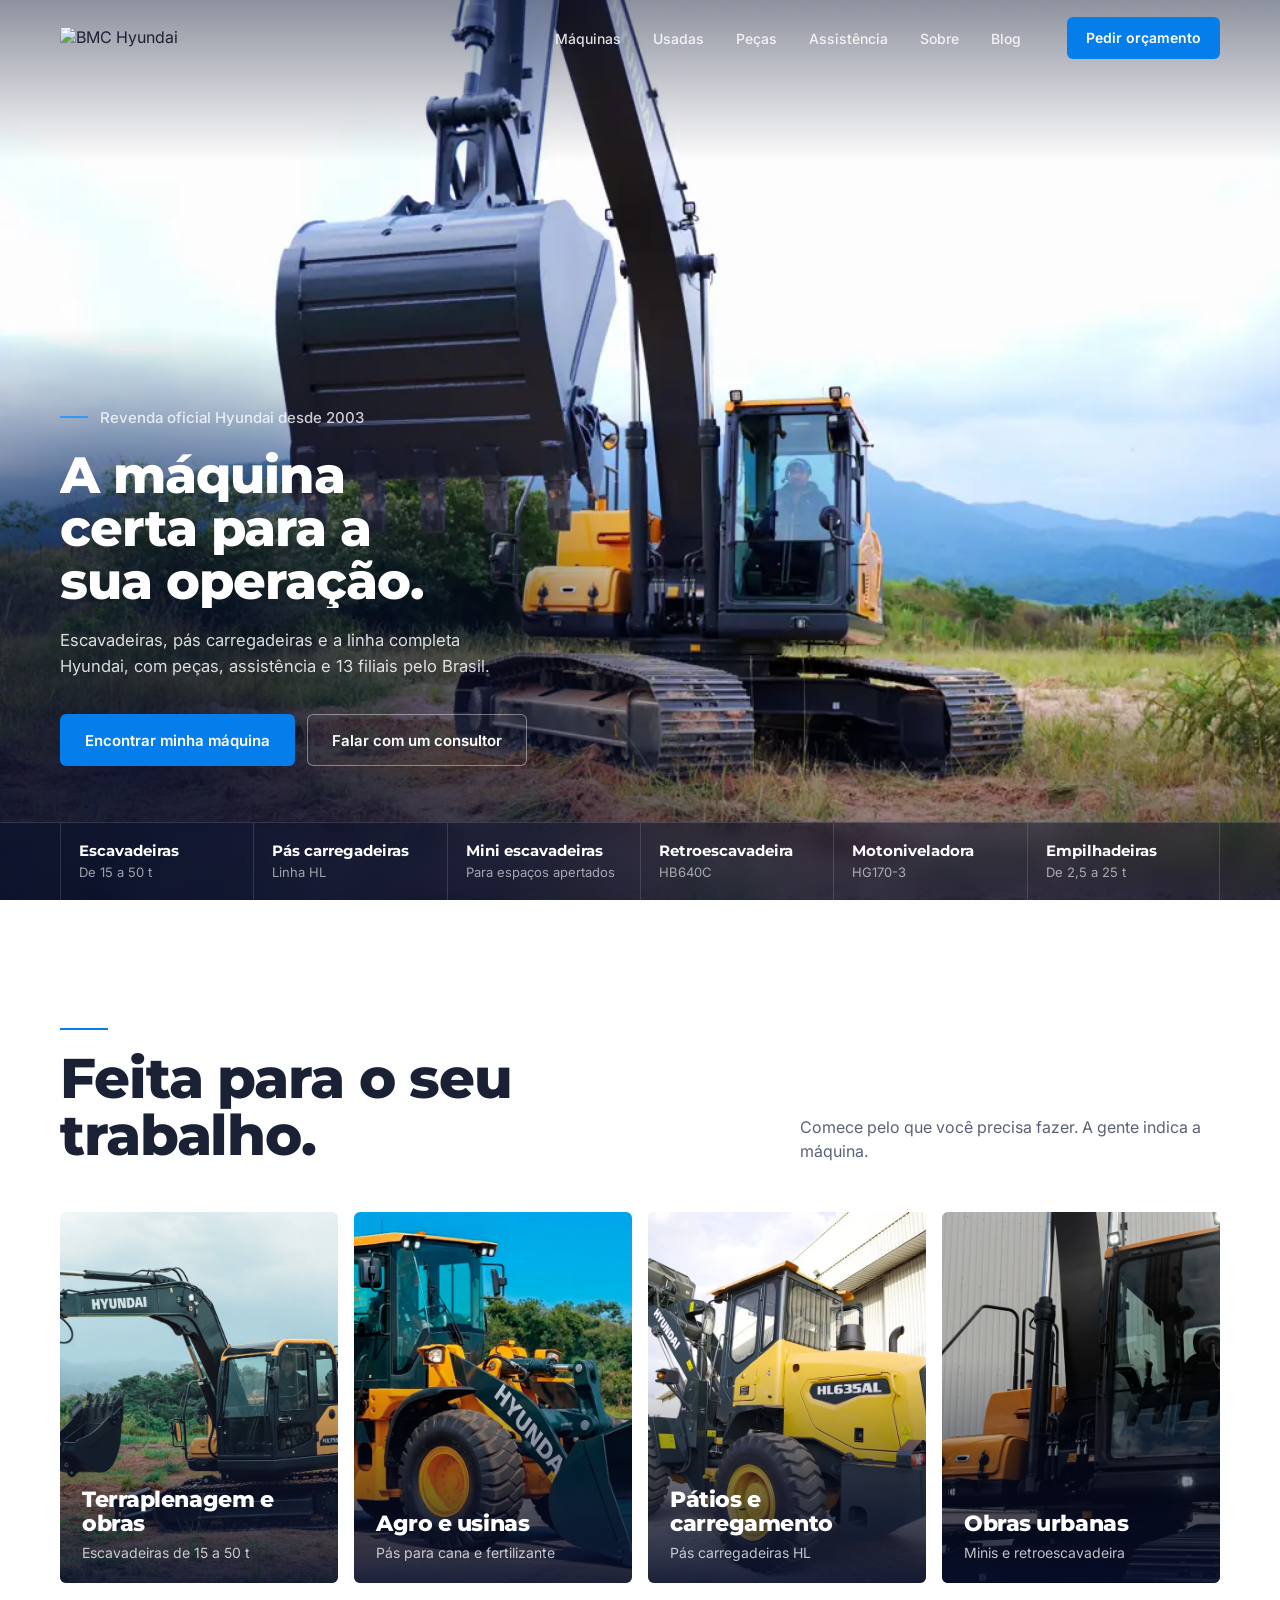
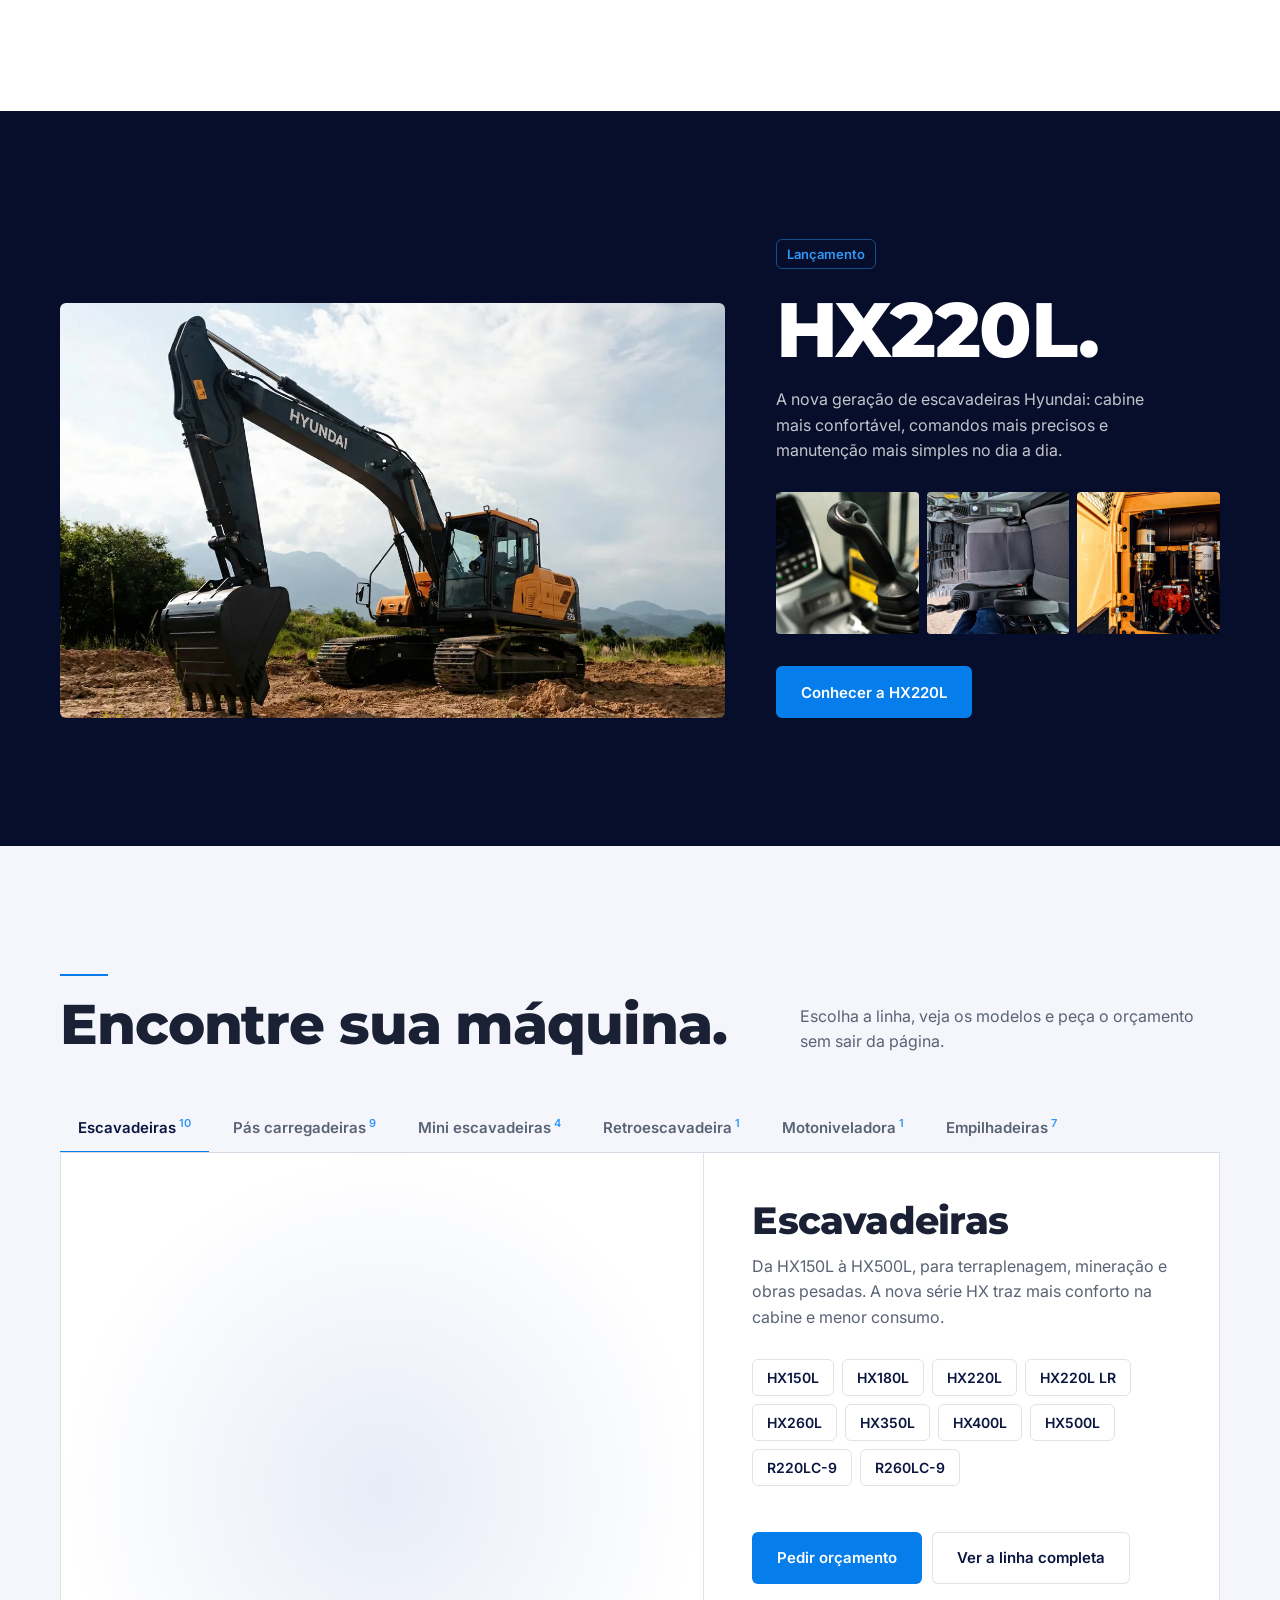
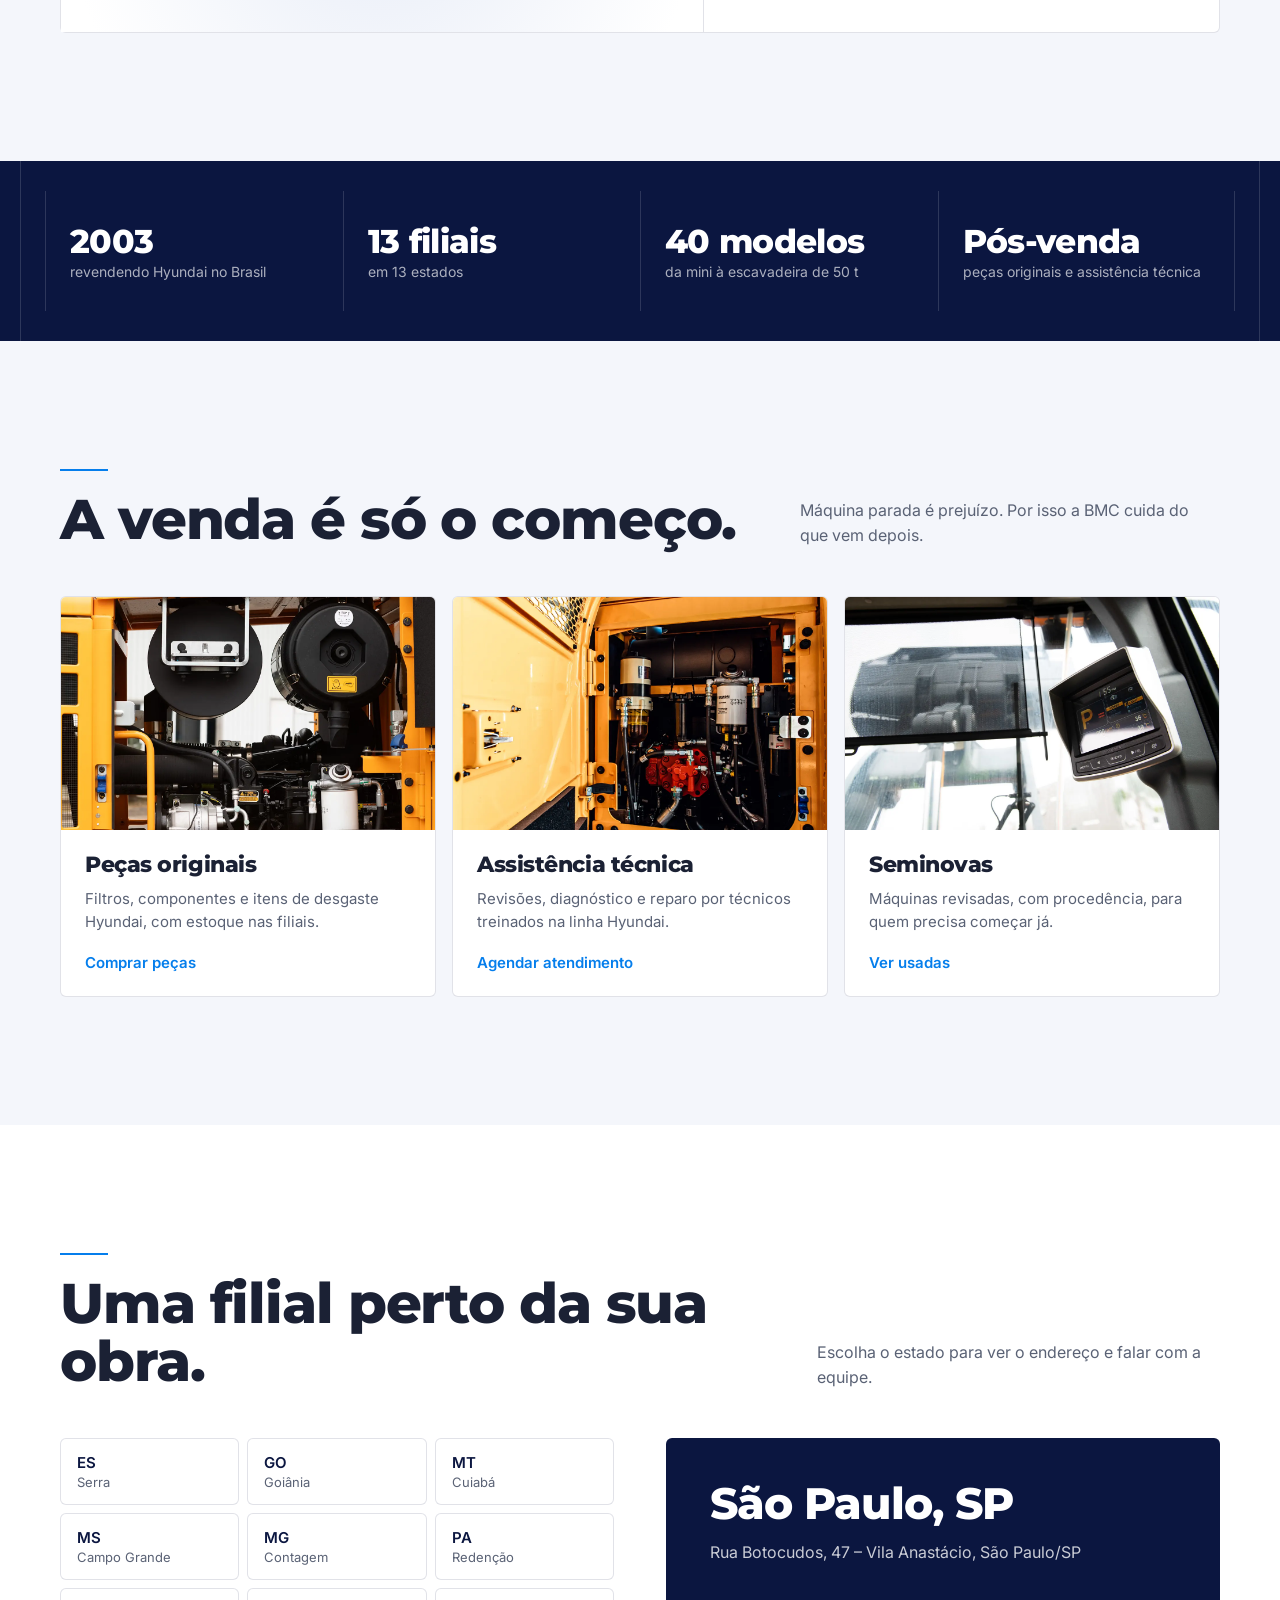
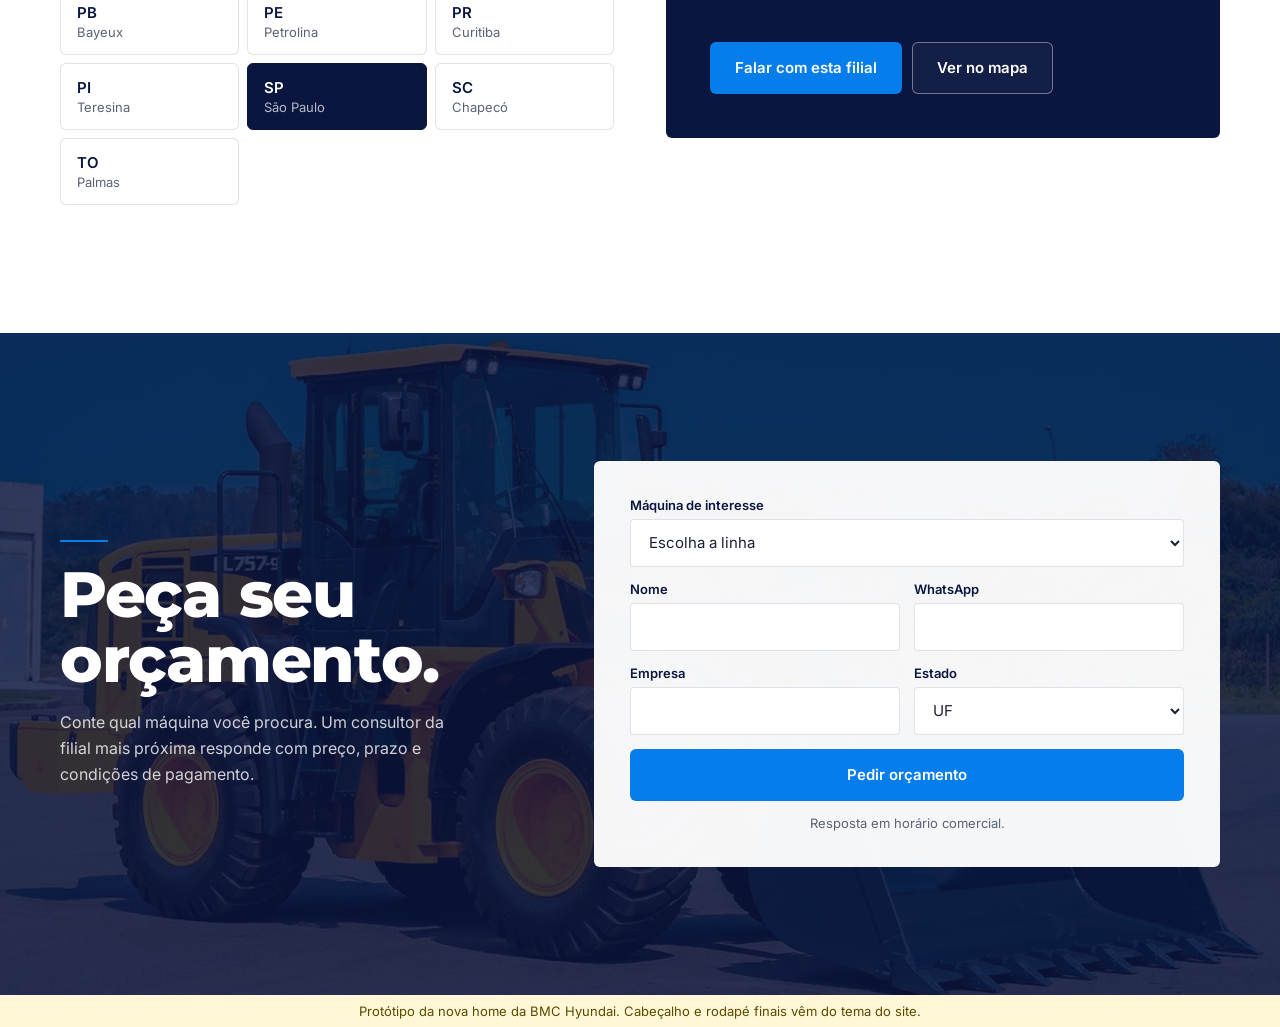
==== commit 69511d18: "Vídeo leve no celular com autoplay reforçado; nova ordem das seções Co-Authored-By: Claude Opus 5.5 " ====
--- a/index.html
+++ b/index.html
@@ -239,9 +239,7 @@
 
 <section class="hero">
   <img class="poster" src="assets/hero-poster.webp" alt="">
-  <video id="bhVideo" autoplay muted loop playsinline preload="metadata" poster="assets/hero-poster.webp" aria-hidden="true">
-    <source src="assets/hero-hx220.mp4" type="video/mp4">
-  </video>
+  <video id="bhVideo" autoplay muted loop playsinline webkit-playsinline disablepictureinpicture preload="auto" poster="assets/hero-poster.webp" aria-hidden="true"></video>
   <div class="wrap hero-in">
     <p class="hero-k">Revenda oficial Hyundai desde 2003</p>
     <h1><span class="ln"><span>A máquina</span></span><span class="ln"><span>certa para a</span></span><span class="ln"><span>sua operação.</span></span></h1>
@@ -254,33 +252,21 @@
   <nav class="quick" aria-label="Linhas de máquinas"><div class="wrap" id="bhQuick"></div></nav>
 </section>
 
-<section class="proof" aria-label="A BMC em números">
-  <div class="wrap">
-    <div><b>2003</b><span>revendendo Hyundai no Brasil</span></div>
-    <div><b>13 filiais</b><span>em 13 estados</span></div>
-    <div><b>40 modelos</b><span>da mini à escavadeira de 50 t</span></div>
-    <div><b>Pós-venda</b><span>peças originais e assistência técnica</span></div>
-  </div>
-</section>
-
-<section class="finder" id="maquinas">
+
+
+
+
+<section class="apps" id="aplicacoes">
   <div class="wrap">
     <div class="sec-h">
-      <div><div class="rule"></div><h2>Encontre sua máquina.</h2></div>
-      <p>Escolha a linha, veja os modelos e peça o orçamento sem sair da página.</p>
-    </div>
-    <div class="tabs" role="tablist" id="bhTabs"></div>
-    <div class="panel" role="tabpanel" id="bhPanel" aria-live="polite">
-      <div class="stage"><img id="bhImg" src="" alt=""></div>
-      <div class="info">
-        <h3 id="bhTitle"></h3>
-        <p id="bhDesc"></p>
-        <div class="models" id="bhModels"></div>
-        <div class="acts">
-          <a class="btn btn-p" id="bhQuote" href="#orcamento">Pedir orçamento</a>
-          <a class="btn btn-l" id="bhAll" href="#">Ver a linha completa</a>
-        </div>
-      </div>
+      <div><div class="rule"></div><h2>Feita para o seu trabalho.</h2></div>
+      <p>Comece pelo que você precisa fazer. A gente indica a máquina.</p>
+    </div>
+    <div class="rail">
+      <a class="app" href="https://bmchyundai.com.br/escavadeiras-hyundai/"><img src="assets/hx75-1.webp" alt="" loading="lazy"><h3>Terraplenagem e obras</h3><span>Escavadeiras de 15 a 50 t</span></a>
+      <a class="app" href="https://bmchyundai.com.br/maquina/hl757-9sbs-sugarcane/"><img src="assets/hl757-1.webp" alt="" loading="lazy"><h3>Agro e usinas</h3><span>Pás para cana e fertilizante</span></a>
+      <a class="app" href="https://bmchyundai.com.br/pas-carregadeiras/"><img src="assets/hl635-4.webp" alt="" loading="lazy"><h3>Pátios e carregamento</h3><span>Pás carregadeiras HL</span></a>
+      <a class="app" href="https://bmchyundai.com.br/mini-escavadeiras/"><img src="assets/hx220-8.webp" alt="" loading="lazy"><h3>Obras urbanas</h3><span>Minis e retroescavadeira</span></a>
     </div>
   </div>
 </section>
@@ -302,18 +288,34 @@
   </div>
 </section>
 
-<section class="apps">
+<section class="finder" id="maquinas">
   <div class="wrap">
     <div class="sec-h">
-      <div><div class="rule"></div><h2>Feita para o seu trabalho.</h2></div>
-      <p>Comece pelo que você precisa fazer. A gente indica a máquina.</p>
-    </div>
-    <div class="rail">
-      <a class="app" href="https://bmchyundai.com.br/escavadeiras-hyundai/"><img src="assets/hx75-1.webp" alt="" loading="lazy"><h3>Terraplenagem e obras</h3><span>Escavadeiras de 15 a 50 t</span></a>
-      <a class="app" href="https://bmchyundai.com.br/maquina/hl757-9sbs-sugarcane/"><img src="assets/hl757-1.webp" alt="" loading="lazy"><h3>Agro e usinas</h3><span>Pás para cana e fertilizante</span></a>
-      <a class="app" href="https://bmchyundai.com.br/pas-carregadeiras/"><img src="assets/hl635-4.webp" alt="" loading="lazy"><h3>Pátios e carregamento</h3><span>Pás carregadeiras HL</span></a>
-      <a class="app" href="https://bmchyundai.com.br/mini-escavadeiras/"><img src="assets/hx220-8.webp" alt="" loading="lazy"><h3>Obras urbanas</h3><span>Minis e retroescavadeira</span></a>
-    </div>
+      <div><div class="rule"></div><h2>Encontre sua máquina.</h2></div>
+      <p>Escolha a linha, veja os modelos e peça o orçamento sem sair da página.</p>
+    </div>
+    <div class="tabs" role="tablist" id="bhTabs"></div>
+    <div class="panel" role="tabpanel" id="bhPanel" aria-live="polite">
+      <div class="stage"><img id="bhImg" src="" alt=""></div>
+      <div class="info">
+        <h3 id="bhTitle"></h3>
+        <p id="bhDesc"></p>
+        <div class="models" id="bhModels"></div>
+        <div class="acts">
+          <a class="btn btn-p" id="bhQuote" href="#orcamento">Pedir orçamento</a>
+          <a class="btn btn-l" id="bhAll" href="#">Ver a linha completa</a>
+        </div>
+      </div>
+    </div>
+  </div>
+</section>
+
+<section class="proof" aria-label="A BMC em números">
+  <div class="wrap">
+    <div><b>2003</b><span>revendendo Hyundai no Brasil</span></div>
+    <div><b>13 filiais</b><span>em 13 estados</span></div>
+    <div><b>40 modelos</b><span>da mini à escavadeira de 50 t</span></div>
+    <div><b>Pós-venda</b><span>peças originais e assistência técnica</span></div>
   </div>
 </section>
 
@@ -487,10 +489,14 @@
     window.scrollTo({top:t.getBoundingClientRect().top+window.scrollY-76,behavior:matchMedia('(prefers-reduced-motion: reduce)').matches?'auto':'smooth'});
   });
 
-  // vídeo: respeita movimento reduzido e pausa fora da tela
+  // vídeo: versão leve vertical no celular; tenta tocar de novo no primeiro toque/rolagem (modo pouca energia do iPhone)
   var v=$('bhVideo');
-  if(matchMedia('(prefers-reduced-motion: reduce)').matches){v.removeAttribute('autoplay');v.pause()}
-  else if('IntersectionObserver' in window){new IntersectionObserver(function(es){es[0].isIntersecting?v.play().catch(function(){}):v.pause()}).observe(v)}
+  v.muted=true; v.defaultMuted=true; v.setAttribute('muted','');
+  v.src=matchMedia('(max-width: 760px)').matches?'assets/hero-hx220-m.mp4':'assets/hero-hx220.mp4';
+  function tryPlay(){var pr=v.play(); if(pr&&pr.catch) pr.catch(function(){});}
+  v.addEventListener('loadeddata',tryPlay); tryPlay();
+  ['touchstart','scroll','click'].forEach(function(ev){window.addEventListener(ev,function once(){if(v.paused)tryPlay();window.removeEventListener(ev,once)},{passive:true})});
+  if('IntersectionObserver' in window){new IntersectionObserver(function(es){es[0].isIntersecting?tryPlay():v.pause()}).observe(v)}
 })();
 </script>
 </body>
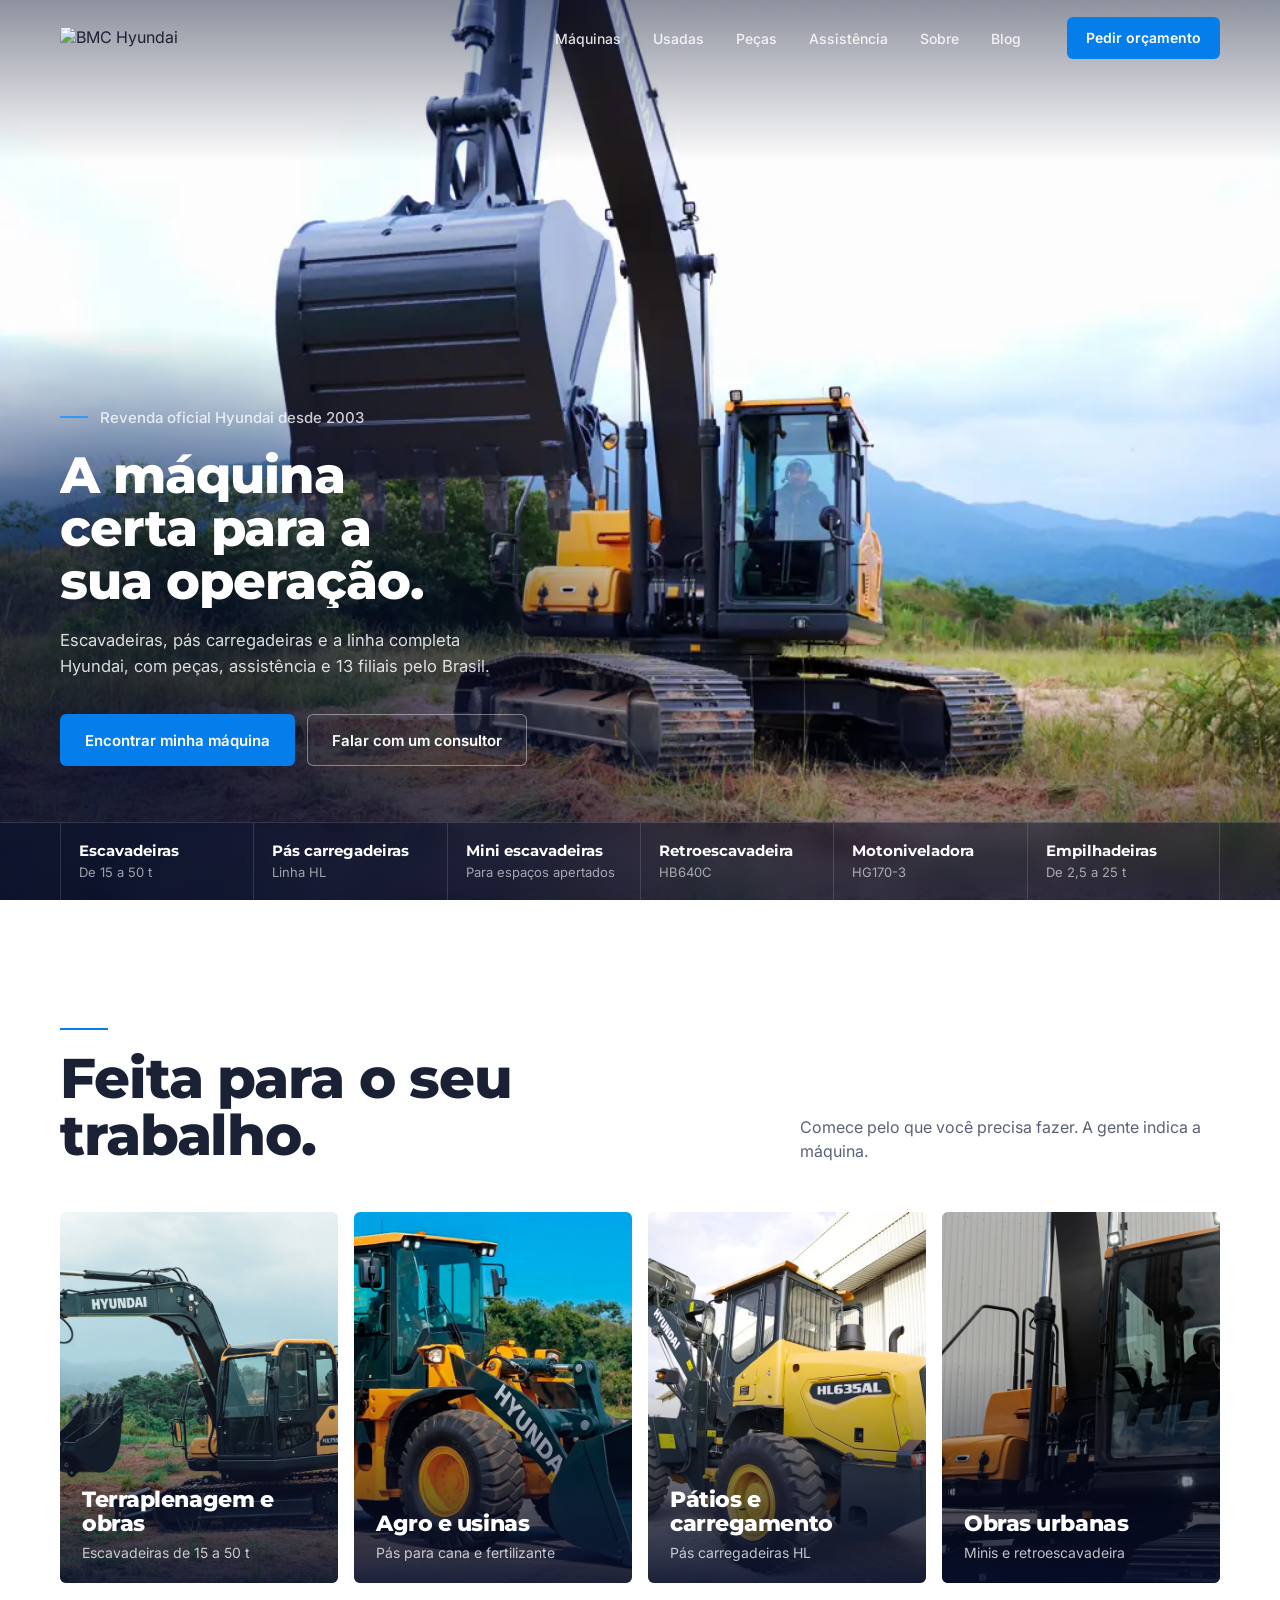
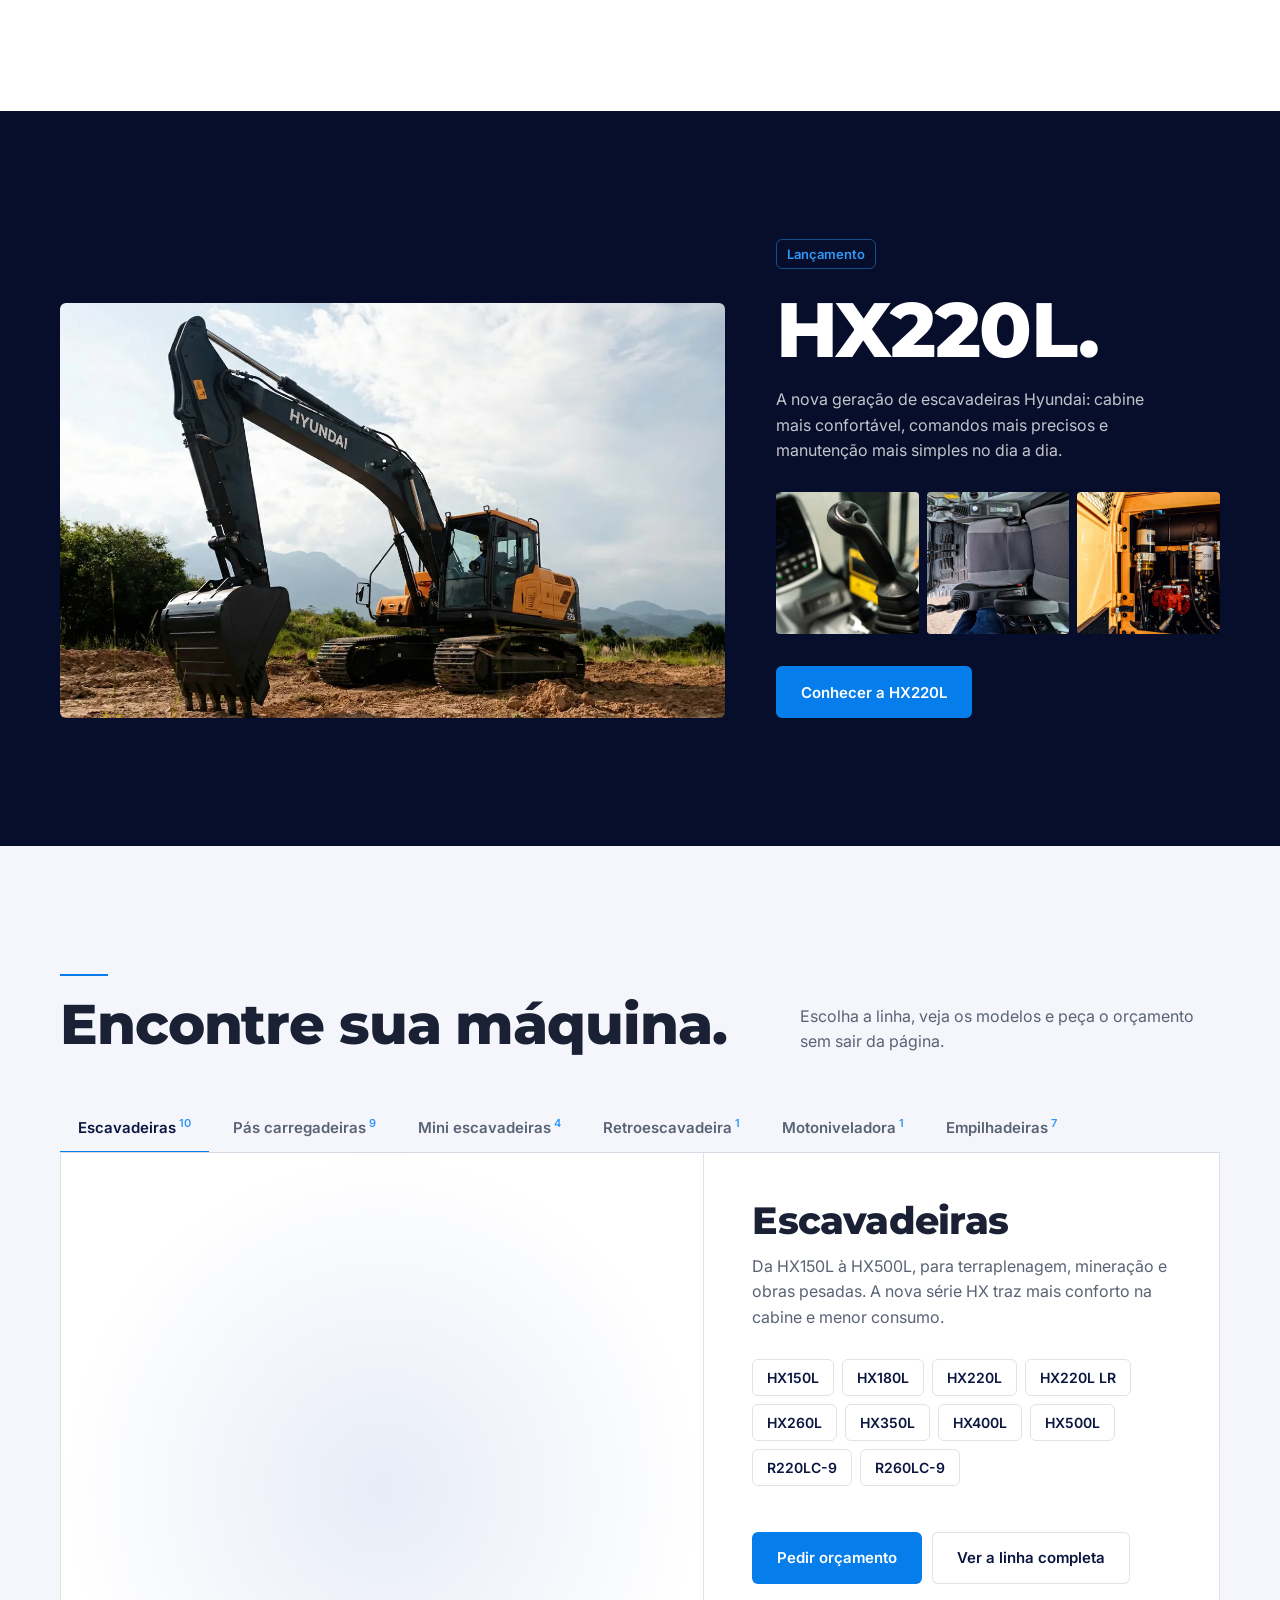
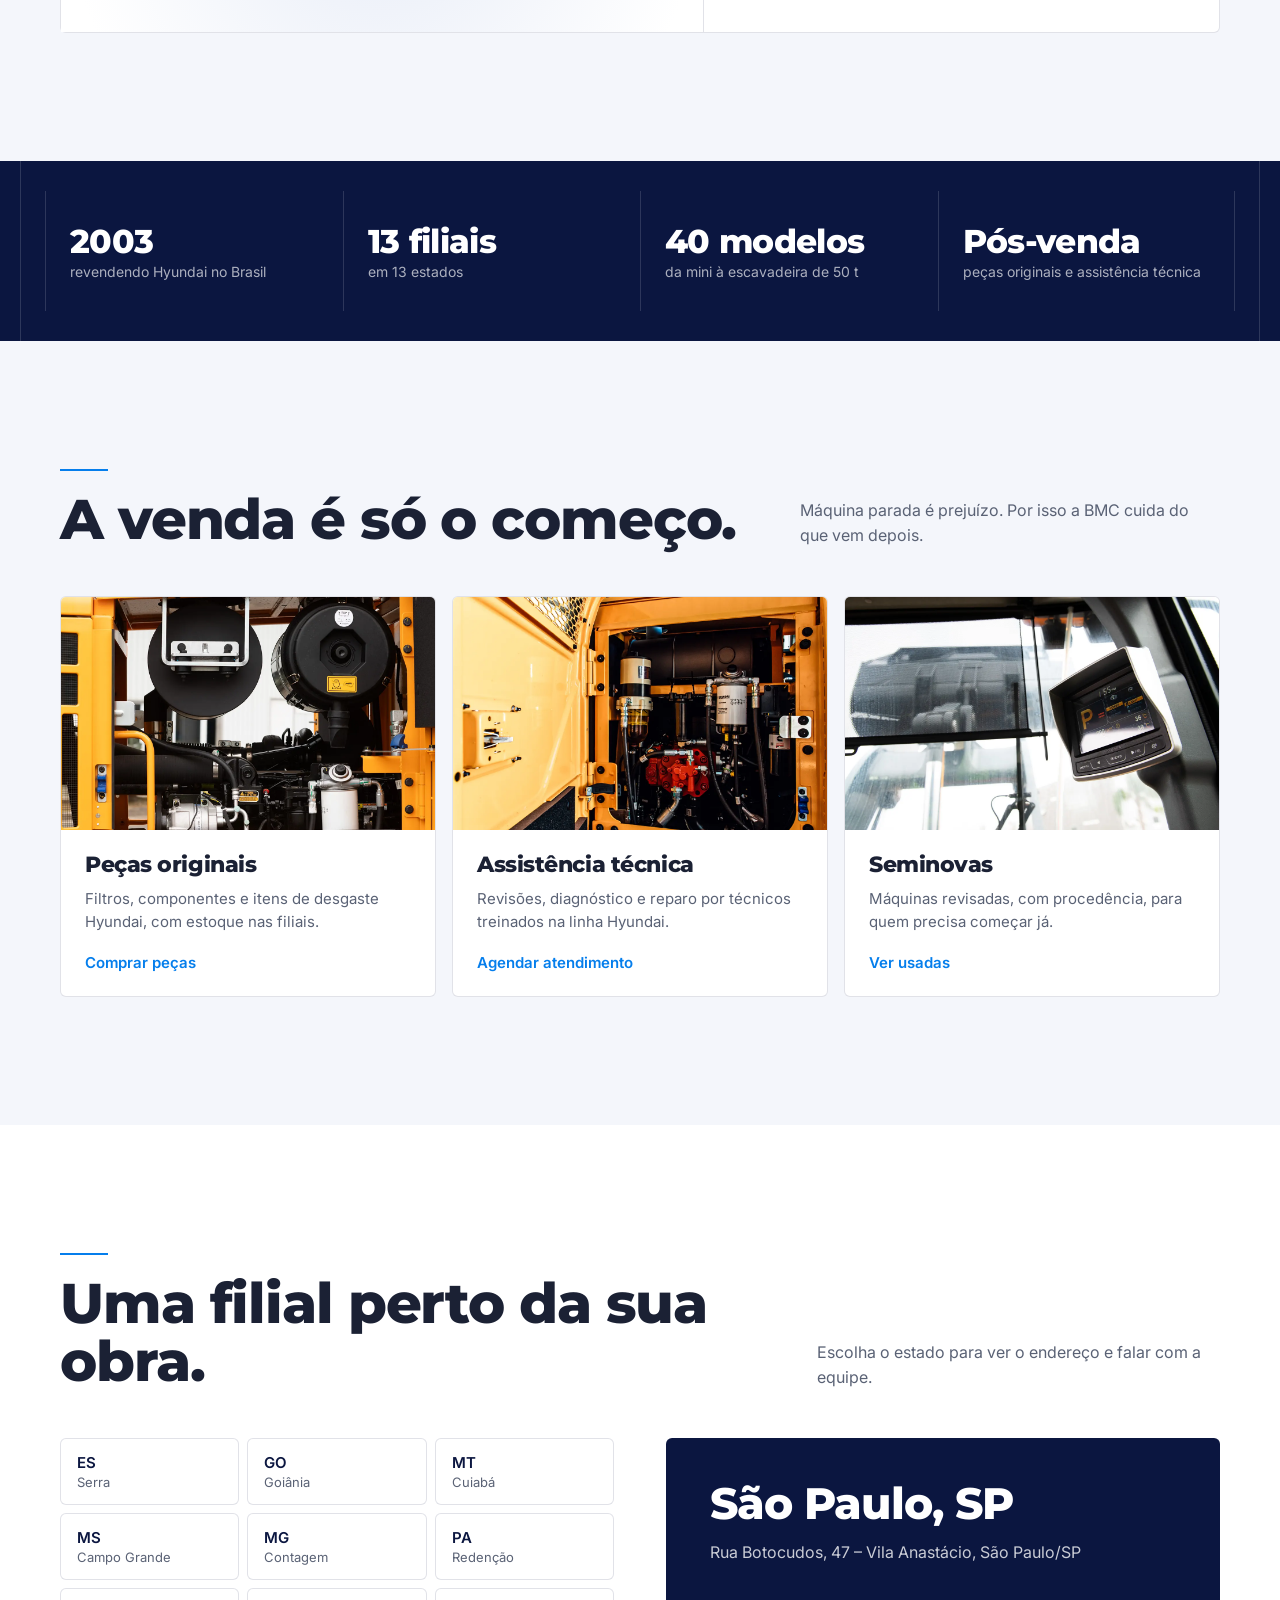
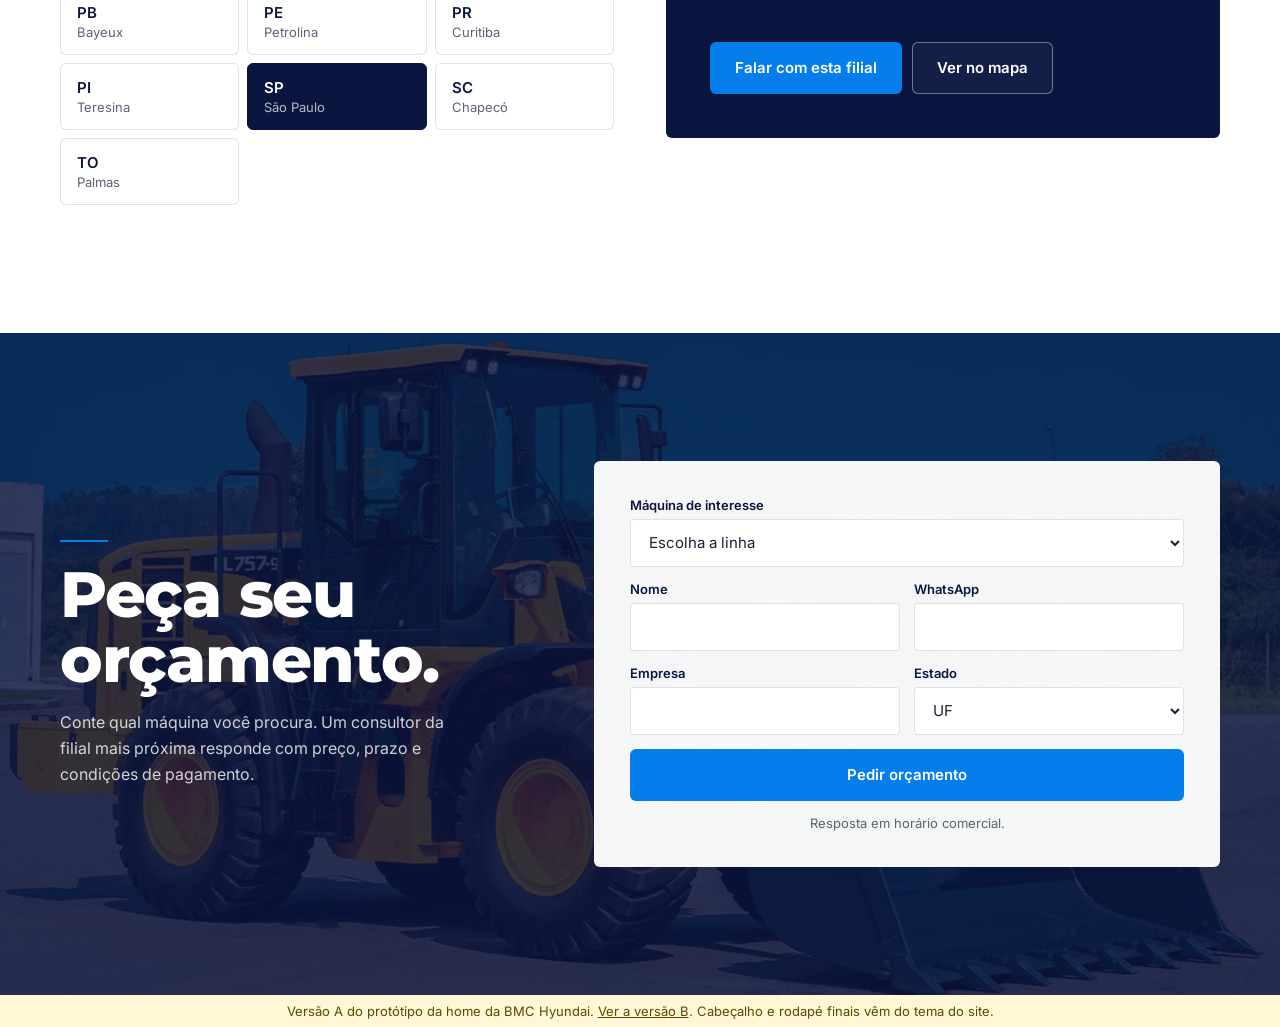
==== commit 450a3fec: "Versão B: carrosséis em arco presos ao scroll e leque de modelos com peso e capacidade Co-Authored-B" ====
--- a/index.html
+++ b/index.html
@@ -373,7 +373,7 @@
   </div>
 </section>
 
-<p class="proto">Protótipo da nova home da BMC Hyundai. Cabeçalho e rodapé finais vêm do tema do site.</p>
+<p class="proto">Versão A do protótipo da home da BMC Hyundai. <a href="b/" style="text-decoration:underline">Ver a versão B</a>. Cabeçalho e rodapé finais vêm do tema do site.</p>
 </div>
 
 <script>
